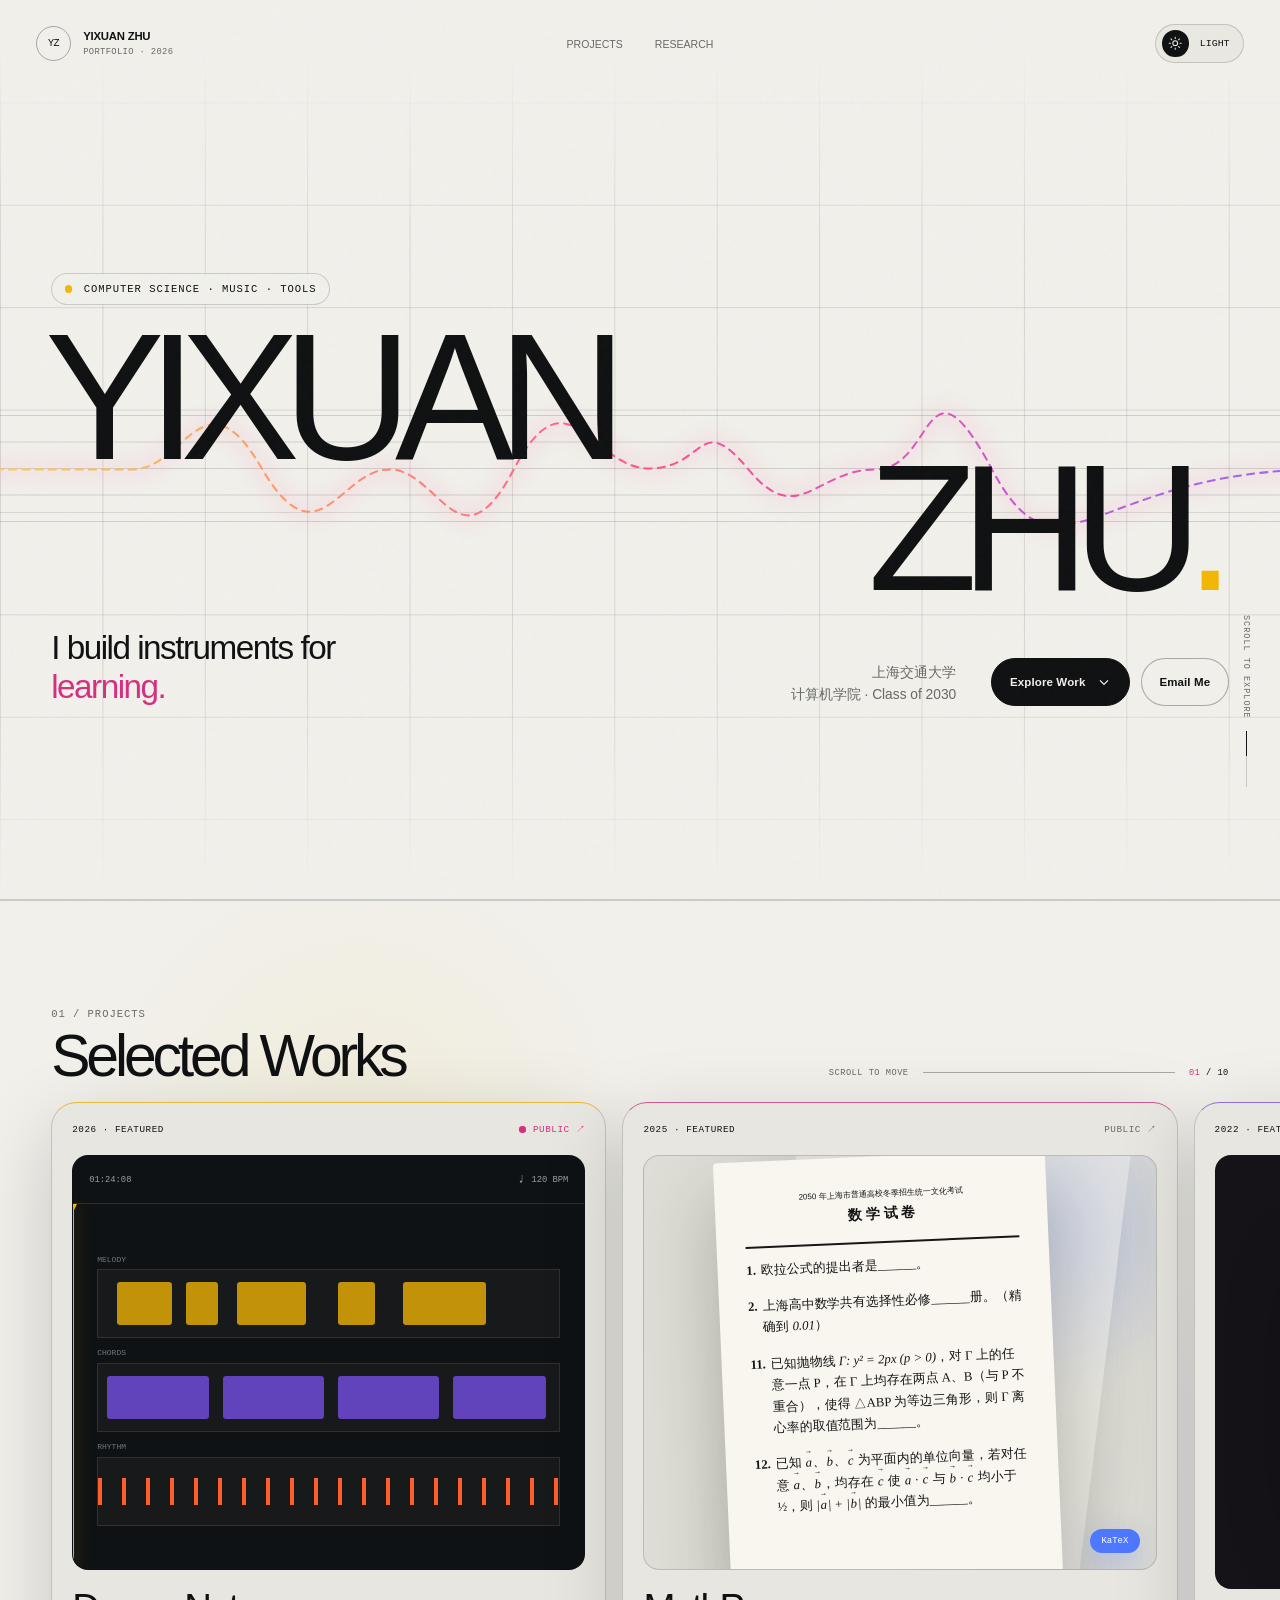
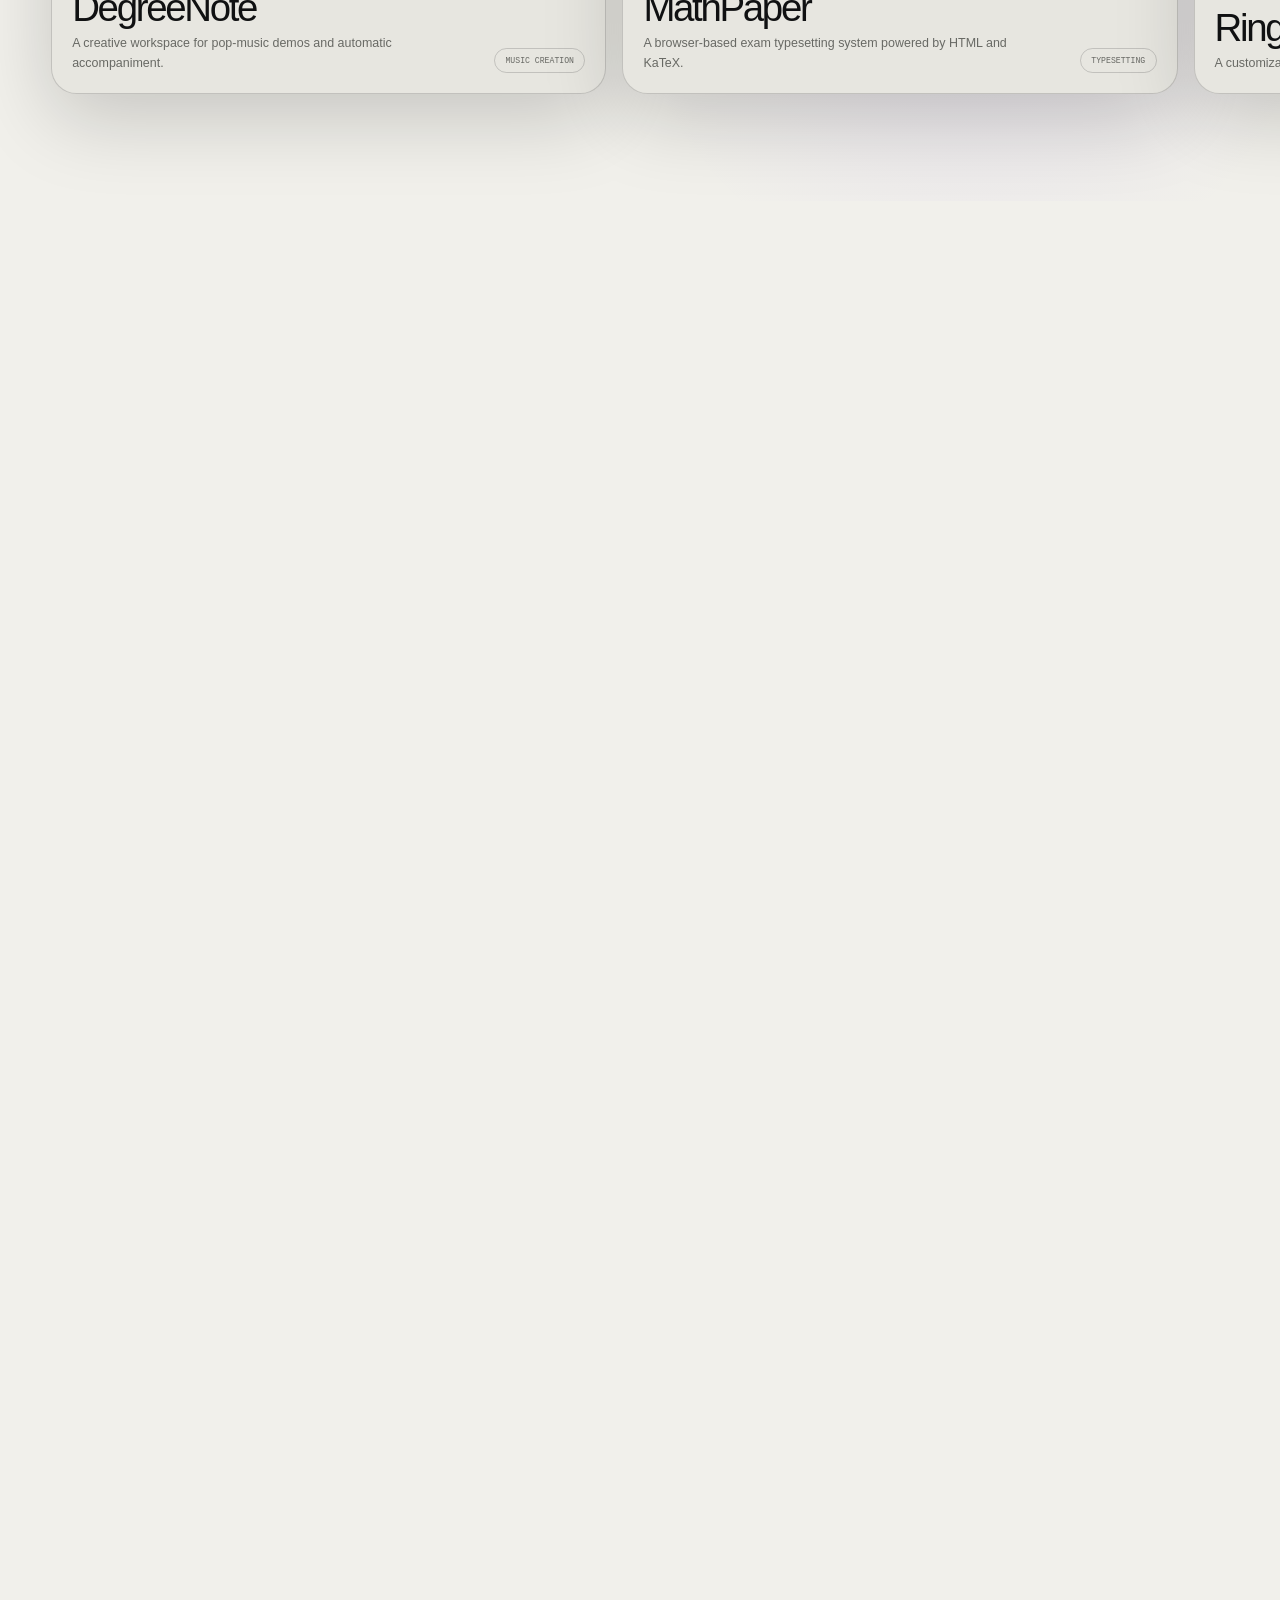
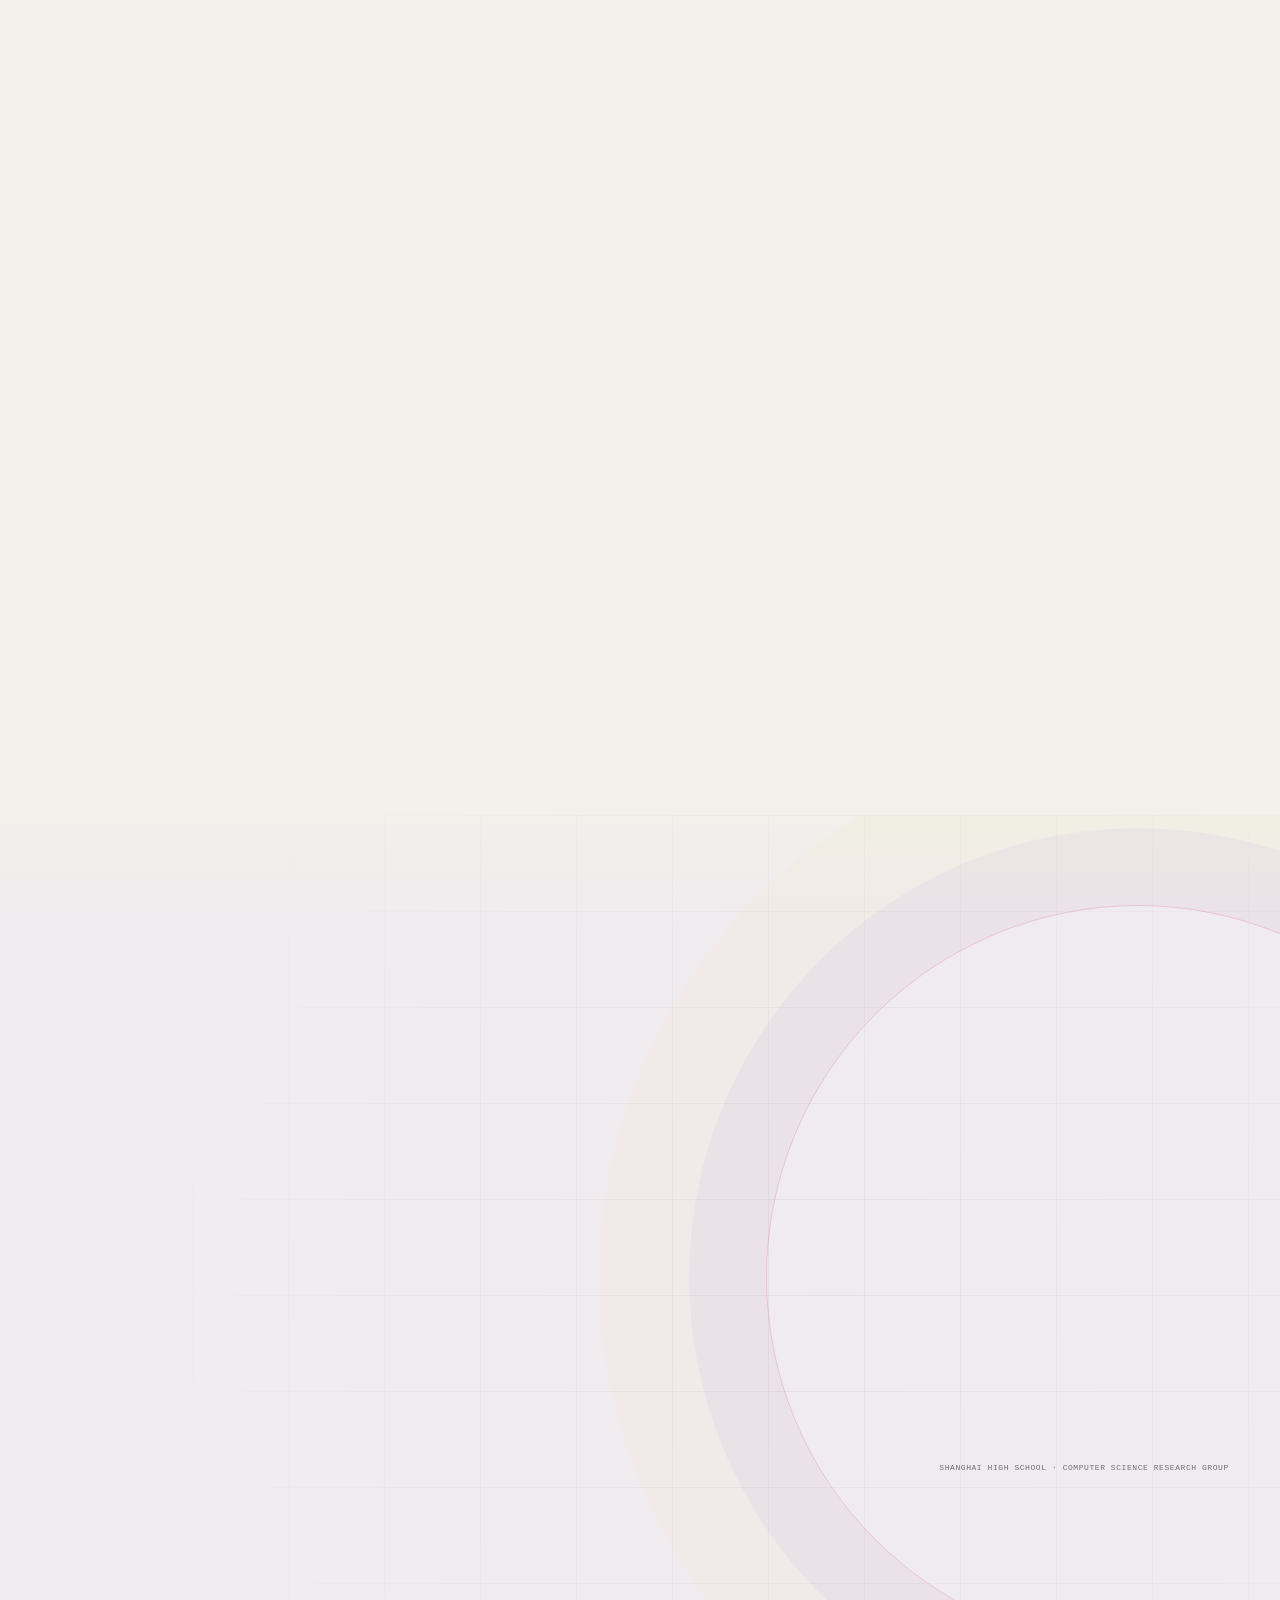
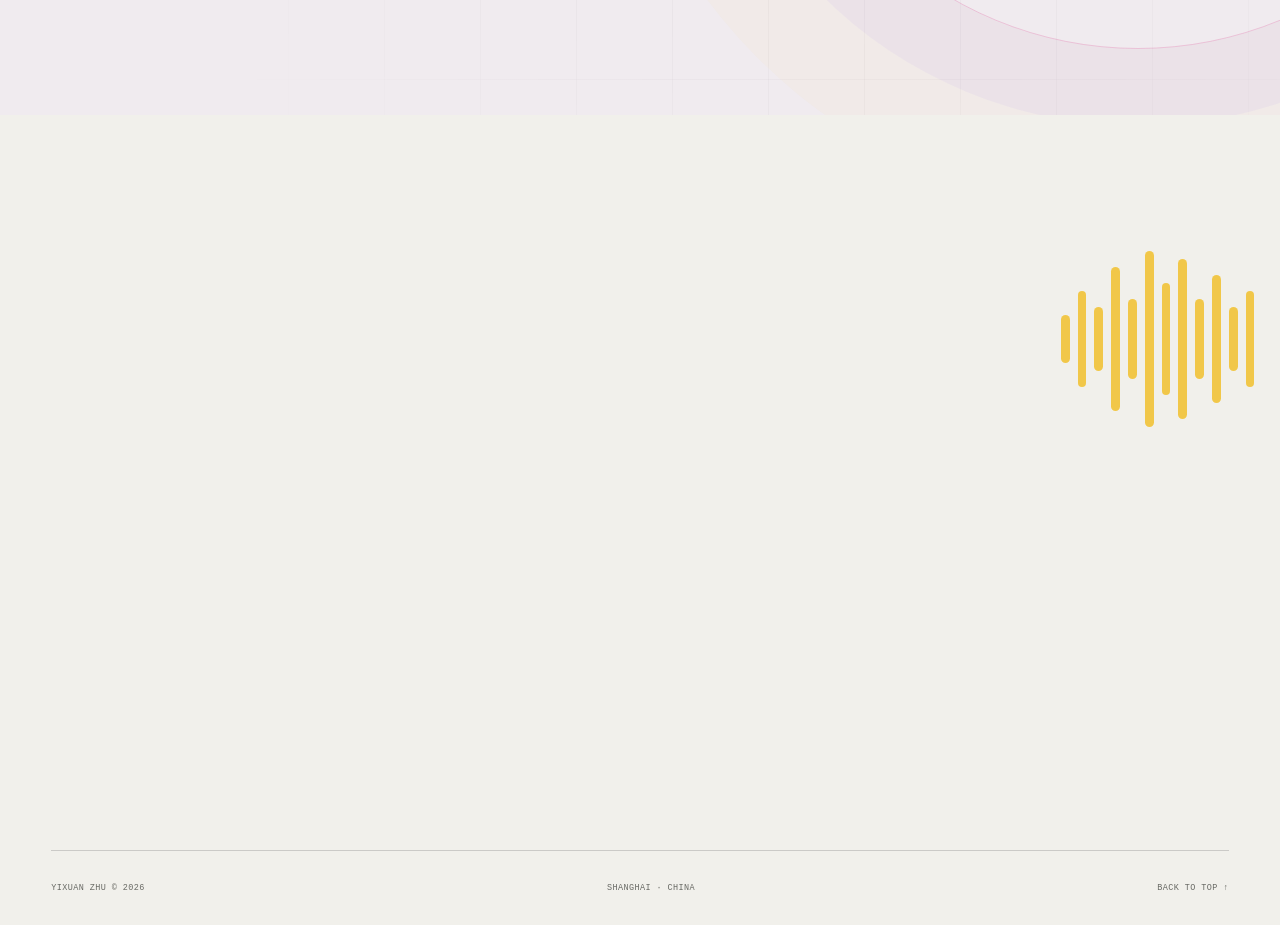
==== index.html @ ae87283f "t" ====
<!doctype html>
<html lang="zh-CN">
  <head>
    <meta charset="UTF-8" />
    <meta name="viewport" content="width=device-width, initial-scale=1.0" />
    <meta
      name="description"
      content="Yixuan Zhu — 上海交通大学计算机学院 Class of 2030。音乐、学习工具与生成式人工智能研究。"
    />
    <meta name="theme-color" content="#f1f0eb" />
    <script>
      (() => {
        const stored = localStorage.getItem("yz-theme-preference-v2");
        const theme = stored || (matchMedia("(prefers-color-scheme: dark)").matches ? "dark" : "light");
        document.documentElement.dataset.theme = theme;
        document.querySelector('meta[name="theme-color"]').content = theme === "dark" ? "#090a0c" : "#f1f0eb";
      })();
    </script>
    <title>Yixuan Zhu — Selected Works</title>
    <link
      rel="icon"
      type="image/svg+xml"
      href="data:image/svg+xml,%3Csvg xmlns='http://www.w3.org/2000/svg' viewBox='0 0 64 64'%3E%3Crect width='64' height='64' rx='16' fill='%23090a0c'/%3E%3Cpath d='M15 18 31 40 49 16M23 48h19' fill='none' stroke='%23ff4f91' stroke-width='6' stroke-linecap='round' stroke-linejoin='round'/%3E%3C/svg%3E"
    />
    <link rel="stylesheet" href="./styles.css" />
  </head>
  <body>
    <a class="skip-link" href="#main">跳到主要内容</a>

    <div class="page-noise" aria-hidden="true"></div>
    <div class="cursor-glow" aria-hidden="true"></div>

    <header class="site-header" data-reveal>
      <a class="brand" href="#top" aria-label="返回首页">
        <span class="brand-mark">YZ</span>
        <span class="brand-copy">Yixuan Zhu<br /><em>Portfolio · 2026</em></span>
      </a>

      <nav class="nav" aria-label="主要导航">
        <a href="#projects">PROJECTS</a>
        <a href="#research">RESEARCH</a>
      </nav>

      <button class="theme-toggle" type="button" aria-label="切换为浅色模式" aria-pressed="true">
        <span class="theme-icon" aria-hidden="true">
          <svg class="moon" viewBox="0 0 24 24">
            <path d="M20.1 15.2A8.7 8.7 0 0 1 8.8 3.9 8.7 8.7 0 1 0 20.1 15.2Z" />
          </svg>
          <svg class="sun" viewBox="0 0 24 24">
            <circle cx="12" cy="12" r="4" />
            <path d="M12 2v2M12 20v2M4.9 4.9l1.4 1.4M17.7 17.7l1.4 1.4M2 12h2M20 12h2M4.9 19.1l1.4-1.4M17.7 6.3l1.4-1.4" />
          </svg>
        </span>
        <span class="theme-label">Dark</span>
      </button>
    </header>

    <main id="main">
      <section class="hero" id="top" aria-labelledby="hero-title">
        <div class="hero-grid" aria-hidden="true"></div>
        <div class="signal-stage" aria-hidden="true">
          <svg viewBox="0 0 1440 420" preserveAspectRatio="none">
            <defs>
              <linearGradient id="signal-gradient" x1="0" y1="0" x2="1" y2="0">
                <stop offset="0%" stop-color="#ffd84a" />
                <stop offset="52%" stop-color="#ff4f91" />
                <stop offset="100%" stop-color="#9a65ff" />
              </linearGradient>
            </defs>
            <g class="staff-lines">
              <path d="M-40 152H1480" />
              <path d="M-40 182H1480" />
              <path d="M-40 212H1480" />
              <path d="M-40 242H1480" />
              <path d="M-40 272H1480" />
            </g>
            <path
              class="signal-path signal-shadow"
              d="M-50 213 C80 213,94 213,150 213 S230 100,294 211 S382 213,438 213 S517 330,578 213 S666 212,730 212 S786 145,842 213 S918 213,985 213 S1040 70,1116 213 S1230 213,1490 213"
            />
            <path
              class="signal-path signal-main"
              d="M-50 213 C80 213,94 213,150 213 S230 100,294 211 S382 213,438 213 S517 330,578 213 S666 212,730 212 S786 145,842 213 S918 213,985 213 S1040 70,1116 213 S1230 213,1490 213"
            />
          </svg>
        </div>

        <div class="hero-copy">
          <div class="eyebrow" data-reveal>
            <span class="pulse-dot"></span>
            Computer Science · Music · Tools
          </div>
          <h1 id="hero-title" data-reveal>
            <span class="hero-first">Yixuan</span>
            <span class="hero-last">Zhu<span class="accent-dot">.</span></span>
          </h1>
          <div class="hero-bottom" data-reveal>
            <p class="hero-statement">
              I build instruments for<br />
              <span class="word-rotator" aria-live="polite">music.</span>
            </p>
            <div class="hero-meta">
              <p>上海交通大学<br />计算机学院 · Class of 2030</p>
              <div class="hero-actions">
                <a class="action-pill action-primary" href="#projects">
                  Explore Work
                  <svg viewBox="0 0 20 20" aria-hidden="true"><path d="m5 8 5 5 5-5" /></svg>
                </a>
                <a class="action-pill" href="mailto:yixuanzhu@sjtu.edu.cn">Email Me</a>
              </div>
            </div>
          </div>
        </div>

        <div class="scroll-mark" aria-hidden="true">
          <span>SCROLL TO EXPLORE</span>
          <i></i>
        </div>
      </section>

      <section class="projects-showcase" id="projects" aria-labelledby="projects-title">
        <div class="horizontal-runner">
          <div class="horizontal-sticky">
            <div class="horizontal-top">
              <div>
                <span class="section-index">01 / PROJECTS</span>
                <h2 id="projects-title">Selected Works</h2>
              </div>
              <div class="horizontal-guide">
                <span>SCROLL TO MOVE</span>
                <div class="horizontal-progress"><i></i></div>
                <strong><b>01</b> / 10</strong>
              </div>
            </div>

            <div class="feature-track">
              <a
                class="feature-card h-project-card degree-card"
                href="https://github.com/AFObject/DegreeNote"
                target="_blank"
                rel="noreferrer"
                aria-label="打开 DegreeNote GitHub 仓库"
              >
                <div class="feature-topline">
                  <span class="project-number">2026 · FEATURED</span>
                  <span class="status status-live"><i></i> PUBLIC ↗</span>
                </div>
                <div class="project-visual sequencer" aria-hidden="true">
                  <div class="transport"><span>01:24:08</span><span>♩ 120 BPM</span></div>
                  <div class="tracks">
                    <div class="track-name">MELODY</div>
                    <div class="track-row melody-row"><i style="--x:4%;--w:12%"></i><i style="--x:19%;--w:7%"></i><i style="--x:30%;--w:15%"></i><i style="--x:52%;--w:8%"></i><i style="--x:66%;--w:18%"></i></div>
                    <div class="track-name">CHORDS</div>
                    <div class="track-row chord-row"><i style="--x:2%;--w:22%"></i><i style="--x:27%;--w:22%"></i><i style="--x:52%;--w:22%"></i><i style="--x:77%;--w:20%"></i></div>
                    <div class="track-name">RHYTHM</div>
                    <div class="track-row rhythm-row"><span></span></div>
                  </div>
                  <div class="playhead"></div>
                </div>
                <div class="feature-content">
                  <div><h3>DegreeNote</h3><p>A creative workspace for pop-music demos and automatic accompaniment.</p></div>
                  <span class="feature-tag">MUSIC CREATION</span>
                </div>
              </a>

              <a class="feature-card h-project-card math-card" href="https://github.com/AFObject/MathPaper" target="_blank" rel="noreferrer" aria-label="打开 MathPaper GitHub 仓库">
                <div class="feature-topline"><span class="project-number">2025 · FEATURED</span><span class="status">PUBLIC ↗</span></div>
                <div class="project-visual paper-scene" aria-hidden="true">
                  <div class="paper-sheet paper-back"></div>
                  <div class="paper-sheet paper-front">
                    <div class="paper-header">
                      <span class="paper-title">2050 年上海市普通高校冬季招生统一文化考试<br /><b>数学试卷</b></span>
                    </div>
                    <div class="math-question math-question-long math-question-short">
                      <b>1.</b>
                      <span>欧拉公式的提出者是______。</span>
                    </div>
                    <div class="math-question math-question-long math-question-short">
                      <b>2.</b>
                      <span>上海高中数学共有选择性必修______册。（精确到 <i>0.01</i>）</span>
                    </div>
                    <div class="math-question math-question-long">
                      <b>11.</b>
                      <span>已知抛物线 <i>Γ: y² = 2px (p &gt; 0)</i>，对 Γ 上的任意一点 P，在 Γ 上均存在两点 A、B（与 P 不重合），使得 △ABP 为等边三角形，则 Γ 离心率的取值范围为______。</span>
                    </div>
                    <div class="math-question math-question-long">
                      <b>12.</b>
                      <span>已知 <i><span class="vec">a</span>、<span class="vec">b</span>、<span class="vec">c</span></i> 为平面内的单位向量，若对任意 <i><span class="vec">a</span>、<span class="vec">b</span></i>，均存在 <i><span class="vec">c</span></i> 使 <i><span class="vec">a</span> · <span class="vec">c</span></i> 与 <i><span class="vec">b</span> · <span class="vec">c</span></i> 均小于 ½，则 <i>|<span class="vec">a</span>| + |<span class="vec">b</span>|</i> 的最小值为______。</span>
                    </div>
                  </div>
                  <div class="katex-badge">KaTeX</div>
                </div>
                <div class="feature-content">
                  <div><h3>MathPaper</h3><p>A browser-based exam typesetting system powered by HTML and KaTeX.</p></div>
                  <span class="feature-tag">TYPESETTING</span>
                </div>
              </a>

              <a class="feature-card h-project-card ringtone-card" href="https://github.com/AFObject/RingtoneHY" target="_blank" rel="noreferrer" aria-label="打开 RingtoneHY GitHub 仓库">
                <div class="feature-topline"><span class="project-number">2022 · FEATURED</span><span class="status">PUBLIC · ARCHIVED ↗</span></div>
                <div class="project-visual call-scene" aria-hidden="true">
                  <div class="ring ring-one"></div><div class="ring ring-two"></div><div class="ring ring-three"></div>
                  <div class="call-window">
                    <div class="window-bar"><i></i><i></i><i></i></div><div class="caller-icon">HY</div><strong>Online Class</strong><span>Incoming call…</span><div class="call-actions"><i>×</i><i>✓</i></div>
                  </div>
                </div>
                <div class="feature-content">
                  <div><h3>RingtoneHY</h3><p>A customizable macOS ringtone system created for online classes.</p></div>
                  <span class="feature-tag">macOS · SWIFT</span>
                </div>
              </a>

              <a class="feature-card h-project-card ide-card" href="https://github.com/AFObject/Cppp-IDE" target="_blank" rel="noreferrer" aria-label="打开 Cppp-IDE GitHub 仓库">
                <div class="feature-topline"><span class="project-number">2020 · FEATURED</span><span class="status">PUBLIC · ARCHIVED ↗</span></div>
                <div class="project-visual editor-scene" aria-hidden="true">
                  <div class="editor-tabs"><span>main.cpp</span><span>input.txt</span></div>
                  <div class="editor-body"><div class="line-nums">1<br />2<br />3<br />4<br />5<br />6<br />7</div><pre><span class="code-blue">#include</span> <span class="code-green">&lt;iostream&gt;</span>

<span class="code-pink">int</span> <span class="code-yellow">main</span>() {
  std::cout <span class="code-pink">&lt;&lt;</span> <span class="code-green">"hello"</span>;
  <span class="code-blue">return</span> <span class="code-orange">0</span>;
}</pre></div>
                  <div class="editor-status"><span>✓ Build succeeded</span><span>C++ · UTF-8</span></div>
                </div>
                <div class="feature-content">
                  <div><h3>Cppp-IDE</h3><p>A lightweight C++ IDE for competitive programming on macOS.</p></div>
                  <span class="feature-tag">macOS · SWIFT</span>
                </div>
              </a>

              <div class="minor-track-grid">
              <a class="mini-project-card track-mini-card" href="https://github.com/AFObject/Chorder" target="_blank" rel="noreferrer">
                <div class="mini-visual chorder-mini" aria-hidden="true"><div class="mini-staff"><i></i><i></i><i></i><i></i><i></i><b>●</b><b>●</b><b>●</b></div><div class="piano-keys"><i></i><i></i><i></i><i></i><i></i><i></i><i></i></div></div>
                <div class="mini-card-copy"><span>2026 · MIDI · MUSIC</span><h3>Chorder</h3><p>Connects to MIDI devices and renders chords and notation in real time.</p><i>↗</i></div>
              </a>
              <a class="mini-project-card track-mini-card" href="https://github.com/AFObject/cizhou" target="_blank" rel="noreferrer">
                <div class="mini-visual cizhou-mini" aria-hidden="true"><div class="word-card"><small>616 / 实词</small><strong>乘</strong><span>登 · 趁着 · 冒着</span></div><div class="word-card"><strong>固</strong></div><div class="word-card"><strong>顾</strong></div></div>
                <div class="mini-card-copy"><span>2026 · WEB · LANGUAGE</span><h3>cizhou</h3><p>A focused web tool for mastering 616 essential Classical Chinese words.</p><i>↗</i></div>
              </a>
              <a class="mini-project-card track-mini-card" href="https://github.com/AFObject/Sheeter" target="_blank" rel="noreferrer">
                <div class="mini-visual sheeter-mini" aria-hidden="true"><div class="answer-paper"><strong>答题卡</strong><span></span><span></span><span></span><span></span><span></span><span></span></div></div>
                <div class="mini-card-copy"><span>2026 · WEB · PRINT</span><h3>Sheeter</h3><p>A fast, minimal answer-sheet generator for high-school examinations.</p><i>↗</i></div>
              </a>
              <a class="mini-project-card track-mini-card" href="https://github.com/AFObject/Reciter" target="_blank" rel="noreferrer">
                <div class="mini-visual reciter-mini" aria-hidden="true"><div class="poem"><small>蜀道难 · 李白</small><p>噫吁嚱，危乎高哉！<br /><mark>蜀道之难，难于上青天。</mark><br />蚕丛及鱼凫，开国何茫然。</p></div></div>
                <div class="mini-card-copy"><span>2026 · WEB · LANGUAGE</span><h3>Reciter</h3><p>Focused recitation and dictation practice for Chinese literature.</p><i>↗</i></div>
              </a>
              <a class="mini-project-card track-mini-card" href="https://github.com/AFObject/PinHaoZi" target="_blank" rel="noreferrer">
                <div class="mini-visual pinhaozi-mini" aria-hidden="true"><div class="writing-grid"></div><strong>会者不难</strong><span>GENERATING STROKES ···</span></div>
                <div class="mini-card-copy"><span>2025 · HTML · TOOL</span><h3>PinHaoZi</h3><p>A handwriting-assistance tool for Chinese-language assignments.</p><i>↗</i></div>
              </a>
              <a class="mini-project-card track-mini-card" href="https://github.com/AFObject/Annotext" target="_blank" rel="noreferrer">
                <div class="mini-visual annotext-mini" aria-hidden="true"><div class="classic-text">先帝创业未半<br />而中道<mark>崩殂</mark><br />今天下三分<br />益州疲弊</div><span class="annotation a-one">崩殂：帝王去世</span></div>
                <div class="mini-card-copy"><span>2025 · WEB · LANGUAGE</span><h3>Annotext</h3><p>Interactive annotation and recall practice for Classical Chinese texts.</p><i>↗</i></div>
              </a>
              </div>
            </div>
          </div>
        </div>

      </section>

      <section class="section selected-section" id="legacy-selected" aria-labelledby="selected-title" hidden>
        <div class="section-heading" data-reveal>
          <div>
            <span class="section-index">01 / SELECTED WORKS</span>
            <h2 id="selected-title">代表性项目</h2>
          </div>
          <p>四种尺度，同一种创作冲动：<br />把复杂的事情做成自然的工具。</p>
        </div>

        <div class="featured-grid">
          <article class="feature-card degree-card" data-reveal>
            <div class="feature-topline">
              <span class="project-number">A / 04</span>
              <span class="status status-live"><i></i> PUBLIC</span>
            </div>
            <div class="project-visual sequencer" aria-hidden="true">
              <div class="transport">
                <span class="transport-time">01:24:08</span>
                <span class="transport-bpm">♩ 120 BPM</span>
              </div>
              <div class="tracks">
                <div class="track-name">MELODY</div>
                <div class="track-row melody-row">
                  <i style="--x: 4%; --w: 12%"></i><i style="--x: 19%; --w: 7%"></i><i style="--x: 30%; --w: 15%"></i><i style="--x: 52%; --w: 8%"></i><i style="--x: 66%; --w: 18%"></i>
                </div>
                <div class="track-name">CHORDS</div>
                <div class="track-row chord-row">
                  <i style="--x: 2%; --w: 22%"></i><i style="--x: 27%; --w: 22%"></i><i style="--x: 52%; --w: 22%"></i><i style="--x: 77%; --w: 20%"></i>
                </div>
                <div class="track-name">RHYTHM</div>
                <div class="track-row rhythm-row"><span></span></div>
              </div>
              <div class="playhead"></div>
            </div>
            <div class="feature-content">
              <div>
                <h3>DegreeNote</h3>
                <p>流行音乐 Demo 与自动伴奏创作工具</p>
              </div>
              <span class="feature-tag">MUSIC CREATION</span>
            </div>
          </article>

          <a
            class="feature-card math-card"
            href="https://github.com/AFObject/MathPaper"
            target="_blank"
            rel="noreferrer"
            data-reveal
            aria-label="打开 MathPaper GitHub 仓库"
          >
            <div class="feature-topline">
              <span class="project-number">B / 04</span>
              <span class="status">PUBLIC ↗</span>
            </div>
            <div class="project-visual paper-scene" aria-hidden="true">
              <div class="paper-sheet paper-back"></div>
              <div class="paper-sheet paper-front">
                <div class="paper-header">
                  <span>2026 年普通高等学校招生全国统一考试</span>
                  <strong>数 学</strong>
                </div>
                <div class="math-question">
                  <b>1.</b><span>已知函数&nbsp; f(x) = x³ − 3x + 1，则</span>
                  <div class="formula">f′(x) = 3x² − 3</div>
                </div>
                <div class="math-lines"><i></i><i></i><i></i><i></i></div>
              </div>
              <div class="katex-badge">KaTeX</div>
            </div>
            <div class="feature-content">
              <div>
                <h3>MathPaper</h3>
                <p>基于 HTML / KaTeX 的仿高考数学试卷排版系统</p>
              </div>
              <span class="feature-tag">TYPESETTING</span>
            </div>
          </a>

          <a
            class="feature-card ringtone-card"
            href="https://github.com/AFObject/RingtoneHY"
            target="_blank"
            rel="noreferrer"
            data-reveal
            aria-label="打开 RingtoneHY GitHub 仓库"
          >
            <div class="feature-topline">
              <span class="project-number">C / 04</span>
              <span class="status">PUBLIC · ARCHIVED ↗</span>
            </div>
            <div class="project-visual call-scene" aria-hidden="true">
              <div class="ring ring-one"></div>
              <div class="ring ring-two"></div>
              <div class="ring ring-three"></div>
              <div class="call-window">
                <div class="window-bar"><i></i><i></i><i></i></div>
                <div class="caller-icon">HY</div>
                <strong>Online Class</strong>
                <span>Incoming call…</span>
                <div class="call-actions"><i>×</i><i>✓</i></div>
              </div>
            </div>
            <div class="feature-content">
              <div>
                <h3>RingtoneHY</h3>
                <p>Customizable macOS ringtone system for online classes.</p>
              </div>
              <span class="feature-tag">macOS · SWIFT</span>
            </div>
          </a>

          <a
            class="feature-card ide-card"
            href="https://github.com/AFObject/Cppp-IDE"
            target="_blank"
            rel="noreferrer"
            data-reveal
            aria-label="打开 Cppp-IDE GitHub 仓库"
          >
            <div class="feature-topline">
              <span class="project-number">D / 04</span>
              <span class="status">PUBLIC · ARCHIVED ↗</span>
            </div>
            <div class="project-visual editor-scene" aria-hidden="true">
              <div class="editor-tabs"><span>main.cpp</span><span>input.txt</span></div>
              <div class="editor-body">
                <div class="line-nums">1<br />2<br />3<br />4<br />5<br />6<br />7</div>
                <pre><span class="code-blue">#include</span> <span class="code-green">&lt;iostream&gt;</span>

<span class="code-pink">int</span> <span class="code-yellow">main</span>() {
  std::cout <span class="code-pink">&lt;&lt;</span> <span class="code-green">"hello"</span>;
  <span class="code-blue">return</span> <span class="code-orange">0</span>;
}</pre>
              </div>
              <div class="editor-status"><span>✓ Build succeeded</span><span>C++ · UTF-8</span></div>
            </div>
            <div class="feature-content">
              <div>
                <h3>Cppp-IDE</h3>
                <p>A lightweight C++ IDE for competitive programmers on macOS.</p>
              </div>
              <span class="feature-tag">macOS · SWIFT</span>
            </div>
          </a>
        </div>
      </section>

      <section class="section projects-section" id="legacy-projects" aria-labelledby="legacy-projects-title" hidden>
        <div class="section-heading" data-reveal>
          <div>
            <span class="section-index">02 / PROJECT CONSTELLATION</span>
            <h2 id="legacy-projects-title">项目星图</h2>
          </div>
          <p>不按时间，也不按名次。<br />每个项目都是对一个真实问题的回答。</p>
        </div>

        <div class="project-category" data-reveal>
          <div class="category-label">
            <span>01</span>
            <h3>音乐工具</h3>
            <i></i>
          </div>
          <div class="project-list">
            <a class="project-row" href="https://github.com/AFObject/Chorder" target="_blank" rel="noreferrer">
              <span class="row-icon note-icon">♮</span>
              <span class="row-title">Chorder</span>
              <span class="row-copy">连接 MIDI，实时显示和弦与五线谱</span>
              <span class="row-meta">MIDI · MUSIC</span>
              <span class="row-arrow">↗</span>
            </a>
          </div>
        </div>

        <div class="project-category" data-reveal>
          <div class="category-label">
            <span>02</span>
            <h3>学习辅助</h3>
            <i></i>
          </div>
          <div class="project-list">
            <a class="project-row" href="https://github.com/AFObject/cizhou" target="_blank" rel="noreferrer">
              <span class="row-icon">词</span>
              <span class="row-title">cizhou</span>
              <span class="row-copy">高中实词背诵（华二 616 版）Web 实用工具</span>
              <span class="row-meta">WEB · LANGUAGE</span>
              <span class="row-arrow">↗</span>
            </a>
            <a class="project-row" href="https://github.com/AFObject/Sheeter" target="_blank" rel="noreferrer">
              <span class="row-icon">▦</span>
              <span class="row-title">Sheeter</span>
              <span class="row-copy">高效简洁的高考答题卡生成器</span>
              <span class="row-meta">WEB · PRINT</span>
              <span class="row-arrow">↗</span>
            </a>
            <a class="project-row" href="https://github.com/AFObject/Reciter" target="_blank" rel="noreferrer">
              <span class="row-icon">诵</span>
              <span class="row-title">Reciter</span>
              <span class="row-copy">语文默写背诵小工具</span>
              <span class="row-meta">WEB · LANGUAGE</span>
              <span class="row-arrow">↗</span>
            </a>
            <a class="project-row" href="https://github.com/AFObject/PinHaoZi" target="_blank" rel="noreferrer">
              <span class="row-icon">拼</span>
              <span class="row-title">PinHaoZi</span>
              <span class="row-copy">手写语文作业代写辅助工具</span>
              <span class="row-meta">HTML · TOOL</span>
              <span class="row-arrow">↗</span>
            </a>
            <a class="project-row" href="https://github.com/AFObject/Annotext" target="_blank" rel="noreferrer">
              <span class="row-icon">注</span>
              <span class="row-title">Annotext</span>
              <span class="row-copy">文言文字词注释背诵小程序</span>
              <span class="row-meta">WEB · LANGUAGE</span>
              <span class="row-arrow">↗</span>
            </a>
          </div>
        </div>
      </section>

      <section class="research-v2" id="research" aria-labelledby="research-v2-title">
        <div class="research-v2-grid" aria-hidden="true"></div>
        <header class="research-v2-head" data-reveal>
          <div class="research-v2-meta">
            <span>02 / RESEARCH</span>
            <span>2023 — 2025</span>
          </div>
          <h2 id="research-v2-title">
            From Classical Verse to Modern Song:
            <span>Large Language Model–Driven Music Generation of Classical Chinese Poetry</span>
          </h2>
          <p>
            This study applies large language models to generate songs that reimagine ancient Chinese poems in modern musical forms. By integrating symbolic music generation with classical literature education, the system enhances learning interest and reduces memorization burden. A fine-tuned SongComposer model and multidimensional evaluation grounded in music theory confirm its effectiveness, offering innovative tools for cultural preservation and educational practice.
          </p>
        </header>

        <div class="research-lab" data-reveal>
          <div class="research-pipeline" aria-label="Research process">
            <button class="active" type="button" data-stage="curate" data-index="01" data-title="Curate" data-copy="Collect and preprocess symbolic music data aligned with poetic structure."><span>01</span>Curate</button>
            <button type="button" data-stage="finetune" data-index="02" data-title="Fine-tune" data-copy="Adapt SongComposer to melody generation for Classical Chinese poetry."><span>02</span>Fine-tune</button>
            <button type="button" data-stage="generate" data-index="03" data-title="Generate" data-copy="Map poetic semantics and form into controllable symbolic melodies."><span>03</span>Generate</button>
            <button type="button" data-stage="evaluate" data-index="04" data-title="Evaluate" data-copy="Measure fluency, harmony, and stylistic fidelity through music theory."><span>04</span>Evaluate</button>
          </div>

          <div class="research-stage" data-stage-active="curate">
            <div class="stage-visual" aria-hidden="true">
              <div class="stage-scene scene-curate">
                <div class="dataset-sheet"><span>POETRY / MIDI</span><strong>床前明月光</strong><i></i><i></i><i></i><i></i></div>
                <div class="dataset-stack"><b>128</b><small>CURATED<br />SEQUENCES</small></div>
              </div>
              <div class="stage-scene scene-finetune">
                <div class="model-core">Song<br />Composer</div>
                <div class="model-nodes nodes-left"><i></i><i></i><i></i></div>
                <div class="model-nodes nodes-right"><i></i><i></i><i></i></div>
                <span class="loss-label">LOSS ↓ <span class="research-number">0.18</span></span>
              </div>
              <div class="stage-scene scene-generate">
                <div class="poetry-input">春眠不觉晓</div>
                <div class="generation-arrow">→</div>
                <div class="piano-roll"><i></i><i></i><i></i><i></i><i></i><i></i></div>
              </div>
              <div class="stage-scene scene-evaluate">
                <div class="metric"><span>HARMONY</span><strong>0.91</strong><i style="--score:91%"></i></div>
                <div class="metric"><span>FLUENCY</span><strong>0.87</strong><i style="--score:87%"></i></div>
                <div class="metric"><span>STYLE</span><strong>0.84</strong><i style="--score:84%"></i></div>
              </div>
            </div>
            <div class="stage-copy">
              <span class="stage-index">01 / 04</span>
              <strong class="stage-title">Curate</strong>
              <p class="stage-description">Collect and preprocess symbolic music data aligned with poetic structure.</p>
            </div>
          </div>
        </div>

        <div class="research-recognition" data-reveal>
          <div><span>OUTCOMES</span><strong>2025</strong></div>
          <p>第二十三届上海市青少年“明日科技之星”一等奖、“明日科技之星”称号、2025 年上海科普教育创新奖</p>
          <p>2025 年上海中学科技周学术先锋课题评比活动一等奖、上海中学 2025 学年“五四表彰大会”金奖</p>
        </div>

        <div class="research-affiliation">Shanghai High School · Computer Science Research Group</div>
      </section>

      <section class="section research-section" id="legacy-research" aria-labelledby="research-title" hidden>
        <div class="research-orbit orbit-one" aria-hidden="true"></div>
        <div class="research-orbit orbit-two" aria-hidden="true"></div>

        <div class="section-heading research-heading" data-reveal>
          <div>
            <span class="section-index">02 / RESEARCH</span>
            <h2 id="research-title">Legacy Research</h2>
          </div>
          <div class="research-school">
            <span>2025</span>
            <p>上海市上海中学<br />2026 届科技工程班计算机课题组</p>
          </div>
        </div>

        <div class="research-feature" data-reveal>
          <div class="research-title-block">
            <span class="label">RESEARCH PROJECT</span>
            <h3>《基于大模型的<br />中国传统古诗文<br />歌曲生成研究》</h3>
            <p>
              探索语言模型如何理解古诗文的语义、韵律与情绪，并将传统文本映射为具有结构的音乐表达。
            </p>
          </div>

          <div class="research-flow" aria-label="研究流程：文本理解、音乐结构、歌曲生成">
            <div class="flow-node">
              <span>01</span>
              <strong>TEXT</strong>
              <small>语义 · 韵律 · 意象</small>
            </div>
            <div class="flow-line"><i></i></div>
            <div class="flow-node">
              <span>02</span>
              <strong>STRUCTURE</strong>
              <small>调式 · 和声 · 曲式</small>
            </div>
            <div class="flow-line"><i></i></div>
            <div class="flow-node">
              <span>03</span>
              <strong>SONG</strong>
              <small>旋律 · 编配 · 生成</small>
            </div>
          </div>
        </div>

        <div class="awards awards-compact" data-reveal>
          <div class="award-heading">
            <span>RECOGNITION</span>
            <p>研究成果 / 2025</p>
          </div>
          <div class="award-lines">
            <p>第二十三届上海市青少年“明日科技之星”一等奖、“明日科技之星”称号、2025年上海科普教育创新奖</p>
            <p>2025年上海中学科技周学术先锋课题评比活动一等奖、上海中学2025学年“五四表彰大会”金奖</p>
          </div>
        </div>
      </section>

      <section class="contact-section" aria-labelledby="contact-title">
        <div class="contact-signal" aria-hidden="true">
          <i></i><i></i><i></i><i></i><i></i><i></i><i></i><i></i><i></i><i></i><i></i><i></i>
        </div>
        <div class="contact-copy" data-reveal>
          <span class="section-index">03 / CONTACT</span>
          <h2 id="contact-title">Let’s make<br />something <em>resonate.</em></h2>
          <div class="contact-links">
            <a href="mailto:yixuanzhu@sjtu.edu.cn">
              <span>Email</span>
              <strong>yixuanzhu@sjtu.edu.cn</strong>
              <i>↗</i>
            </a>
            <a href="https://github.com/AFObject" target="_blank" rel="noreferrer">
              <span>GitHub</span>
              <strong>@AFObject</strong>
              <i>↗</i>
            </a>
          </div>
        </div>
        <footer>
          <span>YIXUAN ZHU © 2026</span>
          <span>SHANGHAI · CHINA</span>
          <a href="#top">BACK TO TOP ↑</a>
        </footer>
      </section>
    </main>

    <script src="./script.js"></script>
  </body>
</html>
---- styles.css ----
:root {
  color-scheme: light;
  --bg: #f1f0eb;
  --surface: #e7e6e0;
  --surface-2: #dcdad2;
  --ink: #101112;
  --muted: #686964;
  --line: rgba(16, 17, 18, 0.17);
  --line-strong: rgba(16, 17, 18, 0.32);
  --accent: #f2b705;
  --accent-deep: #d62f7f;
  --accent-hot: #ef3f86;
  --blue: #4e78ff;
  --orange: #ff5d2a;
  --violet: #7650e8;
  --header: rgba(241, 240, 235, 0.74);
  --shadow: 0 24px 70px rgba(30, 32, 28, 0.13);
  --research-bg: #f0ebef;
  --research-panel: #e4dde4;
  --research-ink: #171217;
  --research-muted: rgba(23, 18, 23, 0.58);
  --research-line: rgba(23, 18, 23, 0.16);
  --research-grid: rgba(23, 18, 23, 0.055);
  --display: "Avenir Next", "Helvetica Neue", "SF Pro Display", Arial, sans-serif;
  --body: "Avenir Next", "Helvetica Neue", "SF Pro Text", "PingFang SC", sans-serif;
  --mono: "DM Mono", "SFMono-Regular", Consolas, monospace;
}

html[data-theme="dark"] {
  color-scheme: dark;
  --bg: #090a0c;
  --surface: #111317;
  --surface-2: #171a1f;
  --ink: #f3f3ef;
  --muted: #969993;
  --line: rgba(255, 255, 255, 0.13);
  --line-strong: rgba(255, 255, 255, 0.25);
  --accent: #ffd84a;
  --accent-deep: #ff4f91;
  --accent-hot: #ff4f91;
  --blue: #6e8cff;
  --orange: #ff7048;
  --violet: #9a65ff;
  --header: rgba(9, 10, 12, 0.74);
  --shadow: 0 28px 100px rgba(0, 0, 0, 0.42);
  --research-bg: #120e14;
  --research-panel: #1a141d;
  --research-ink: #f4eff3;
  --research-muted: rgba(244, 239, 243, 0.53);
  --research-line: rgba(244, 239, 243, 0.14);
  --research-grid: rgba(244, 239, 243, 0.045);
}

* {
  box-sizing: border-box;
}

html {
  scroll-behavior: smooth;
  scroll-padding-top: 6rem;
}

body {
  margin: 0;
  overflow-x: hidden;
  background: var(--bg);
  color: var(--ink);
  font-family: var(--body);
  transition: background-color 450ms ease, color 450ms ease;
}

body::selection {
  background: var(--accent);
  color: #080a08;
}

a {
  color: inherit;
  text-decoration: none;
}

button,
a {
  -webkit-tap-highlight-color: transparent;
}

button {
  font: inherit;
}

.skip-link {
  position: fixed;
  left: 1rem;
  top: -5rem;
  z-index: 1000;
  padding: 0.8rem 1rem;
  background: var(--accent);
  color: #090a0c;
  border-radius: 0.4rem;
}

.skip-link:focus {
  top: 1rem;
}

.page-noise {
  position: fixed;
  inset: 0;
  z-index: 90;
  opacity: 0.025;
  pointer-events: none;
  background-image: url("data:image/svg+xml,%3Csvg viewBox='0 0 180 180' xmlns='http://www.w3.org/2000/svg'%3E%3Cfilter id='n'%3E%3CfeTurbulence type='fractalNoise' baseFrequency='.9' numOctaves='4' stitchTiles='stitch'/%3E%3C/filter%3E%3Crect width='100%25' height='100%25' filter='url(%23n)' opacity='.8'/%3E%3C/svg%3E");
}

.cursor-glow {
  position: fixed;
  width: 32rem;
  height: 32rem;
  left: var(--mouse-x, -40rem);
  top: var(--mouse-y, -40rem);
  border-radius: 50%;
  transform: translate(-50%, -50%);
  pointer-events: none;
  z-index: -1;
  background: radial-gradient(circle, color-mix(in srgb, var(--accent) 8%, transparent), transparent 67%);
  transition: opacity 300ms ease;
}

.site-header {
  position: fixed;
  z-index: 80;
  top: 0;
  left: 0;
  width: 100%;
  height: 5.5rem;
  display: grid;
  grid-template-columns: 1fr auto 1fr;
  align-items: center;
  padding: 0 2.25rem;
  border-bottom: 1px solid transparent;
  transition: background 300ms ease, border-color 300ms ease, transform 300ms ease;
}

.site-header.scrolled {
  background: var(--header);
  border-color: var(--line);
  backdrop-filter: blur(20px) saturate(140%);
}

.brand {
  display: inline-flex;
  align-items: center;
  justify-self: start;
  gap: 0.75rem;
}

.brand-mark {
  display: grid;
  place-items: center;
  width: 2.2rem;
  aspect-ratio: 1;
  border: 1px solid var(--line-strong);
  border-radius: 50%;
  font: 500 0.63rem var(--mono);
  letter-spacing: -0.04em;
}

.brand-copy {
  font: 600 0.71rem/1.18 var(--display);
  letter-spacing: -0.02em;
  text-transform: uppercase;
}

.brand-copy em {
  color: var(--muted);
  font: 400 0.55rem/1 var(--mono);
  letter-spacing: 0.04em;
  font-style: normal;
}

.nav {
  display: flex;
  align-items: center;
  gap: 2rem;
  font: 400 0.66rem var(--mono);
  color: var(--muted);
  text-transform: uppercase;
}

.nav,
.theme-label,
.eyebrow,
.section-index,
.feature-topline,
.feature-tag,
.horizontal-guide,
.mini-card-copy > span,
.research-v2-meta,
.research-pipeline button,
.stage-index,
.research-recognition span,
.research-recognition strong,
.research-affiliation,
.contact-links span,
footer {
  font-family: var(--display);
}

.nav a {
  position: relative;
  padding: 0.5rem 0;
}

.nav a::after {
  content: "";
  position: absolute;
  left: 0;
  bottom: 0;
  width: 100%;
  height: 1px;
  background: var(--ink);
  transform: scaleX(0);
  transform-origin: right;
  transition: transform 250ms ease;
}

.nav a:hover::after,
.nav a:focus-visible::after {
  transform: scaleX(1);
  transform-origin: left;
}

.theme-toggle {
  justify-self: end;
  display: inline-flex;
  align-items: center;
  gap: 0.7rem;
  min-height: 2.35rem;
  padding: 0.35rem 0.7rem 0.35rem 0.38rem;
  border: 1px solid var(--line);
  border-radius: 999px;
  color: var(--ink);
  background: color-mix(in srgb, var(--surface) 76%, transparent);
  cursor: pointer;
  transition: border-color 200ms ease, transform 200ms ease, background 400ms ease;
}

.theme-toggle:hover {
  border-color: var(--line-strong);
  transform: translateY(-1px);
}

.theme-toggle:focus-visible,
a:focus-visible {
  outline: 2px solid var(--accent-deep);
  outline-offset: 4px;
}

.theme-icon {
  position: relative;
  display: grid;
  place-items: center;
  width: 1.65rem;
  height: 1.65rem;
  border-radius: 50%;
  background: var(--ink);
  color: var(--bg);
}

.theme-icon svg {
  position: absolute;
  width: 0.9rem;
  height: 0.9rem;
  fill: none;
  stroke: currentColor;
  stroke-width: 1.7;
  stroke-linecap: round;
  stroke-linejoin: round;
  transition: opacity 300ms ease, transform 400ms cubic-bezier(0.2, 0.8, 0.2, 1);
}

.theme-icon .sun {
  opacity: 0;
  transform: rotate(-80deg) scale(0.5);
}

html[data-theme="light"] .theme-icon .moon {
  opacity: 0;
  transform: rotate(80deg) scale(0.5);
}

html[data-theme="light"] .theme-icon .sun {
  opacity: 1;
  transform: rotate(0) scale(1);
}

.theme-label {
  min-width: 2rem;
  font: 400 0.62rem var(--mono);
  text-align: left;
  text-transform: uppercase;
}

.hero {
  position: relative;
  min-height: 100svh;
  overflow: hidden;
  display: flex;
  align-items: center;
  padding: 9rem 4vw 4rem;
  border-bottom: 1px solid var(--line);
}

.hero-grid {
  position: absolute;
  inset: 0;
  opacity: 0.7;
  background-image:
    linear-gradient(var(--line) 1px, transparent 1px),
    linear-gradient(90deg, var(--line) 1px, transparent 1px);
  background-size: 8vw 8vw;
  mask-image: linear-gradient(to bottom, transparent 5%, black 28%, black 75%, transparent 100%);
}

.signal-stage {
  position: absolute;
  z-index: 0;
  inset: 50% 0 auto;
  width: 100%;
  transform: translateY(-45%);
}

.signal-stage svg {
  width: 100%;
  height: 29vw;
  min-height: 22rem;
  overflow: visible;
}

.staff-lines path {
  fill: none;
  stroke: var(--line);
  stroke-width: 1;
}

.signal-path {
  fill: none;
  stroke-linecap: round;
  stroke-linejoin: round;
}

.signal-shadow {
  stroke: var(--accent-hot);
  stroke-width: 14;
  opacity: 0.12;
  filter: blur(12px);
}

.signal-main {
  stroke: url(#signal-gradient);
  stroke-width: 2.3;
  stroke-dasharray: 8 7;
  animation: signal-flow 15s linear infinite;
}

@keyframes signal-flow {
  to { stroke-dashoffset: -300; }
}

.hero-copy {
  position: relative;
  z-index: 2;
  width: 100%;
  max-width: 94rem;
  margin: 0 auto;
}

.eyebrow,
.section-index {
  font: 400 0.66rem var(--mono);
  letter-spacing: 0.09em;
  text-transform: uppercase;
}

.eyebrow {
  display: flex;
  align-items: center;
  gap: 0.7rem;
  width: max-content;
  padding: 0.55rem 0.8rem;
  border: 1px solid var(--line);
  border-radius: 999px;
  background: color-mix(in srgb, var(--bg) 75%, transparent);
  backdrop-filter: blur(12px);
}

.pulse-dot {
  position: relative;
  width: 0.48rem;
  height: 0.48rem;
  border-radius: 50%;
  background: var(--accent);
  box-shadow: 0 0 0 0 color-mix(in srgb, var(--accent) 40%, transparent);
  animation: pulse 2.3s infinite;
}

@keyframes pulse {
  70% { box-shadow: 0 0 0 8px transparent; }
  100% { box-shadow: 0 0 0 0 transparent; }
}

.hero h1 {
  margin: 3vh 0 4vh;
  font: 500 clamp(5.2rem, 14vw, 14.5rem)/0.73 var(--display);
  letter-spacing: -0.095em;
  text-transform: uppercase;
}

.hero h1 span {
  display: block;
}

.hero-first {
  margin-left: -0.035em;
}

.hero-last {
  text-align: right;
  padding-right: 0.06em;
}

.accent-dot {
  display: inline !important;
  color: var(--accent);
}

.hero-bottom {
  display: grid;
  grid-template-columns: 1fr 1fr;
  align-items: end;
  gap: 4rem;
}

.hero-statement {
  margin: 0;
  font: 500 clamp(1.35rem, 2.6vw, 2.9rem)/1.15 var(--display);
  letter-spacing: -0.045em;
}

.word-rotator {
  display: inline-block;
  color: var(--accent-deep);
  transition: opacity 180ms ease, transform 180ms ease;
}

.word-rotator.out {
  opacity: 0;
  transform: translateY(0.5em);
}

.hero-meta {
  display: flex;
  justify-content: flex-end;
  align-items: flex-end;
  gap: 2.2rem;
}

.hero-meta > p {
  margin: 0;
  color: var(--muted);
  font-size: 0.86rem;
  line-height: 1.6;
  text-align: right;
}

.hero-actions {
  display: flex;
  gap: 0.65rem;
}

.action-pill {
  display: inline-flex;
  align-items: center;
  justify-content: center;
  gap: 0.65rem;
  min-height: 3rem;
  padding: 0.65rem 1.1rem;
  border: 1px solid var(--line-strong);
  border-radius: 999px;
  background: color-mix(in srgb, var(--bg) 78%, transparent);
  backdrop-filter: blur(12px);
  font: 600 0.72rem var(--display);
  letter-spacing: 0.01em;
  white-space: nowrap;
  transition: transform 200ms ease, background 200ms ease, color 200ms ease;
}

.action-pill:hover {
  transform: translateY(-3px);
}

.action-primary {
  border-color: var(--ink);
  background: var(--ink);
  color: var(--bg);
}

.action-pill svg {
  width: 1rem;
  fill: none;
  stroke: currentColor;
  stroke-width: 1.6;
}

.scroll-mark {
  position: absolute;
  right: 1.8rem;
  bottom: 7rem;
  display: flex;
  align-items: center;
  gap: 0.8rem;
  writing-mode: vertical-rl;
  font: 400 0.53rem var(--mono);
  letter-spacing: 0.12em;
  color: var(--muted);
}

.scroll-mark i {
  position: relative;
  display: block;
  width: 1px;
  height: 3.5rem;
  overflow: hidden;
  background: var(--line);
}

.scroll-mark i::after {
  content: "";
  position: absolute;
  inset: 0 0 auto;
  height: 45%;
  background: var(--ink);
  animation: scroll-mark 2s ease-in-out infinite;
}

@keyframes scroll-mark {
  from { transform: translateY(-130%); }
  to { transform: translateY(260%); }
}

.section {
  padding: 8rem 4vw;
}

.section-heading {
  max-width: 94rem;
  margin: 0 auto 4.5rem;
  display: flex;
  justify-content: space-between;
  align-items: end;
  gap: 3rem;
}

.section-index {
  display: block;
  margin-bottom: 1.1rem;
  color: var(--muted);
}

.section-heading h2 {
  margin: 0;
  font: 500 clamp(3.3rem, 7vw, 7.4rem)/0.92 var(--display);
  letter-spacing: -0.07em;
}

.section-heading > p {
  margin: 0 0 0.6rem;
  max-width: 25rem;
  color: var(--muted);
  font-size: 0.86rem;
  line-height: 1.8;
  text-align: right;
}

.selected-section {
  background: var(--bg);
}

.featured-grid {
  display: grid;
  grid-template-columns: repeat(2, minmax(0, 1fr));
  gap: 1rem;
  max-width: 94rem;
  margin: 0 auto;
}

.feature-card {
  position: relative;
  min-width: 0;
  min-height: 42rem;
  overflow: hidden;
  display: flex;
  flex-direction: column;
  padding: 1.25rem;
  border: 1px solid var(--line);
  border-radius: 1.6rem;
  background: var(--surface);
  box-shadow: var(--shadow);
  isolation: isolate;
  transition: transform 500ms cubic-bezier(0.16, 1, 0.3, 1), border-color 300ms ease, background 450ms ease;
}

a.feature-card:hover {
  transform: translateY(-0.45rem);
  border-color: var(--line-strong);
}

.feature-topline {
  position: relative;
  z-index: 3;
  display: flex;
  justify-content: space-between;
  align-items: center;
  font: 400 0.58rem var(--mono);
  letter-spacing: 0.06em;
}

.status {
  color: var(--muted);
}

.status-live {
  display: inline-flex;
  align-items: center;
  gap: 0.45rem;
  color: var(--accent-deep);
}

.status-live i {
  width: 0.4rem;
  height: 0.4rem;
  border-radius: 50%;
  background: currentColor;
  animation: pulse 2s infinite;
}

.project-visual {
  position: relative;
  flex: 1;
  min-height: 28rem;
  margin: 1.2rem 0;
  overflow: hidden;
  border: 1px solid var(--line);
  border-radius: 1rem;
  background: color-mix(in srgb, var(--surface-2) 86%, var(--bg));
}

.feature-content {
  position: relative;
  z-index: 3;
  display: flex;
  align-items: end;
  justify-content: space-between;
  gap: 2rem;
}

.feature-content h3 {
  margin: 0 0 0.42rem;
  font: 500 clamp(2rem, 3vw, 3.1rem)/1 var(--display);
  letter-spacing: -0.06em;
}

.feature-content p {
  margin: 0;
  max-width: 31rem;
  color: var(--muted);
  font-size: 0.78rem;
  line-height: 1.55;
}

.feature-tag {
  flex: none;
  padding: 0.45rem 0.65rem;
  border: 1px solid var(--line);
  border-radius: 999px;
  font: 400 0.51rem var(--mono);
  color: var(--muted);
}

.sequencer {
  background:
    linear-gradient(90deg, transparent 49.8%, var(--line) 50%, transparent 50.2%),
    linear-gradient(var(--line) 1px, transparent 1px),
    linear-gradient(90deg, var(--line) 1px, transparent 1px),
    #0f1214;
  background-size: 100% 100%, 100% 3rem, 4rem 100%, auto;
  color: #ecf1e9;
}

.transport {
  height: 3rem;
  display: flex;
  align-items: center;
  justify-content: space-between;
  padding: 0 1rem;
  border-bottom: 1px solid rgba(255, 255, 255, 0.12);
  font: 400 0.55rem var(--mono);
  color: rgba(255, 255, 255, 0.58);
}

.tracks {
  position: absolute;
  inset: 5.5rem 1.5rem 1.5rem;
}

.track-name {
  margin: 0.65rem 0 0.35rem;
  font: 400 0.5rem var(--mono);
  color: rgba(255, 255, 255, 0.42);
}

.track-row {
  position: relative;
  height: 4.3rem;
  border: 1px solid rgba(255, 255, 255, 0.1);
  background: rgba(255, 255, 255, 0.03);
}

.track-row i {
  position: absolute;
  left: var(--x);
  top: 18%;
  width: var(--w);
  height: 64%;
  border-radius: 0.2rem;
  background: var(--accent);
  opacity: 0.78;
}

.chord-row i {
  background: var(--violet);
}

.rhythm-row span {
  position: absolute;
  inset: 0;
  background: repeating-linear-gradient(90deg, var(--orange) 0 0.22rem, transparent 0.22rem 1.5rem);
  mask-image: linear-gradient(to bottom, transparent 30%, black 30% 70%, transparent 70%);
}

.playhead {
  position: absolute;
  z-index: 4;
  top: 3rem;
  bottom: 0;
  width: 1px;
  background: var(--accent);
  box-shadow: 0 0 18px var(--accent);
  animation: playhead 8s linear infinite;
}

.playhead::before {
  content: "";
  position: absolute;
  top: 0;
  left: -0.25rem;
  border-top: 0.5rem solid var(--accent);
  border-left: 0.25rem solid transparent;
  border-right: 0.25rem solid transparent;
}

@keyframes playhead {
  from { left: 6%; }
  to { left: 94%; }
}

.paper-scene {
  display: grid;
  place-items: center;
  background:
    radial-gradient(circle at 78% 18%, color-mix(in srgb, var(--blue) 25%, transparent), transparent 32%),
    color-mix(in srgb, var(--surface-2) 84%, var(--bg));
}

.paper-sheet {
  position: absolute;
  width: min(65%, 23rem);
  aspect-ratio: 0.72;
  border-radius: 0.25rem;
  background: #f8f6ef;
  color: #141414;
  box-shadow: 0 2rem 5rem rgba(0, 0, 0, 0.24);
}

.paper-back {
  transform: translate(2.5rem, -1.1rem) rotate(7deg);
  opacity: 0.35;
}

.paper-front {
  overflow: hidden;
  padding: 2rem 1.8rem;
  transform: translate(-0.7rem, 1.5rem) rotate(-2.5deg);
  transition: transform 650ms cubic-bezier(0.16, 1, 0.3, 1);
}

.math-card:hover .paper-front {
  transform: translate(-0.7rem, 0.5rem) rotate(-0.4deg);
}

.paper-header {
  padding-bottom: 1.2rem;
  border-bottom: 2px solid #171717;
  text-align: center;
}

.paper-header span {
  display: block;
  font-size: 0.5rem;
  line-height: 1.55;
}

.paper-title b {
  display: block;
  margin-top: 0.28rem;
  font: 600 0.88rem/1.2 "Songti SC", "STSong", serif;
  letter-spacing: 0.28em;
  text-indent: 0.28em;
}

.math-question {
  display: grid;
  grid-template-columns: auto 1fr;
  gap: 0.3rem;
  margin-top: 1.4rem;
  font-family: serif;
  font-size: 0.65rem;
  line-height: 1.8;
}

.math-question-long {
  margin-top: 0.74rem;
  font-size: 0.8rem;
  line-height: 1.68;
}

.math-question-long + .math-question-long {
  padding-top: 0.18rem;
  border-top: 0;
}

.math-question-long i {
  white-space: normal;
  font-family: Georgia, "Times New Roman", serif;
  font-style: italic;
}

.math-question-long .vec {
  position: relative;
  display: inline-block;
  min-width: 0.62em;
  text-align: center;
}

.math-question-long .vec::after {
  content: "→";
  position: absolute;
  left: 50%;
  top: -0.62em;
  font: 400 0.72em/1 Arial, sans-serif;
  transform: translateX(-50%) scaleX(0.78);
}

.formula {
  grid-column: 1 / -1;
  margin-top: 0.7rem;
  padding: 0.7rem;
  background: #efeee9;
  text-align: center;
  font: italic 1rem Georgia, serif;
}

.math-lines {
  margin-top: 1.6rem;
}

.math-lines i {
  display: block;
  width: 100%;
  height: 1px;
  margin-bottom: 1rem;
  background: #dedcd4;
}

.katex-badge {
  position: absolute;
  right: 1rem;
  bottom: 1rem;
  padding: 0.45rem 0.7rem;
  border-radius: 999px;
  background: var(--blue);
  color: white;
  font: 500 0.56rem var(--mono);
  box-shadow: 0 0.7rem 2rem color-mix(in srgb, var(--blue) 35%, transparent);
}

.call-scene {
  display: grid;
  place-items: center;
  background: #151318;
}

.call-scene::after {
  content: "";
  position: absolute;
  inset: 0;
  background: radial-gradient(circle at 50% 50%, color-mix(in srgb, var(--orange) 18%, transparent), transparent 55%);
}

.ring {
  position: absolute;
  width: 10rem;
  aspect-ratio: 1;
  border: 1px solid var(--orange);
  border-radius: 50%;
  opacity: 0;
  animation: ring 3s ease-out infinite;
}

.ring-two { animation-delay: 1s; }
.ring-three { animation-delay: 2s; }

@keyframes ring {
  0% { opacity: 0.7; transform: scale(0.6); }
  100% { opacity: 0; transform: scale(3); }
}

.call-window {
  position: relative;
  z-index: 2;
  width: min(68%, 20rem);
  padding: 0 0 1.6rem;
  overflow: hidden;
  border: 1px solid rgba(255, 255, 255, 0.16);
  border-radius: 1.1rem;
  background: rgba(39, 37, 43, 0.78);
  color: white;
  text-align: center;
  box-shadow: 0 2rem 5rem rgba(0, 0, 0, 0.45);
  backdrop-filter: blur(20px);
  animation: call-float 5s ease-in-out infinite;
}

@keyframes call-float {
  50% { transform: translateY(-0.55rem) rotate(0.6deg); }
}

.window-bar {
  display: flex;
  gap: 0.35rem;
  padding: 0.65rem;
  border-bottom: 1px solid rgba(255, 255, 255, 0.1);
}

.window-bar i {
  width: 0.42rem;
  aspect-ratio: 1;
  border-radius: 50%;
  background: rgba(255, 255, 255, 0.25);
}

.caller-icon {
  display: grid;
  place-items: center;
  width: 4.5rem;
  aspect-ratio: 1;
  margin: 1.7rem auto 0.8rem;
  border: 1px solid rgba(255, 255, 255, 0.25);
  border-radius: 1.25rem;
  background: linear-gradient(145deg, var(--orange), #ffb535);
  font: 600 1.3rem var(--display);
}

.call-window strong,
.call-window span {
  display: block;
}

.call-window strong {
  font: 600 0.95rem var(--display);
}

.call-window span {
  margin-top: 0.3rem;
  color: rgba(255, 255, 255, 0.55);
  font: 400 0.54rem var(--mono);
}

.call-actions {
  display: flex;
  justify-content: center;
  gap: 1.6rem;
  margin-top: 1.4rem;
}

.call-actions i {
  display: grid;
  place-items: center;
  width: 2.5rem;
  aspect-ratio: 1;
  border-radius: 50%;
  background: #e64b41;
  font: 400 1.1rem var(--body);
  font-style: normal;
}

.call-actions i:last-child {
  background: #46b862;
}

.editor-scene {
  background: #12151c;
  color: #d8dce8;
  font-family: var(--mono);
}

.editor-tabs {
  height: 2.8rem;
  display: flex;
  align-items: end;
  border-bottom: 1px solid rgba(255, 255, 255, 0.09);
  background: #0d1015;
}

.editor-tabs span {
  height: 2.25rem;
  display: flex;
  align-items: center;
  padding: 0 1rem;
  color: rgba(255, 255, 255, 0.38);
  font-size: 0.52rem;
}

.editor-tabs span:first-child {
  border-top: 1px solid var(--violet);
  background: #171a22;
  color: rgba(255, 255, 255, 0.85);
}

.editor-body {
  display: flex;
  padding: 2.2rem 1.4rem;
  font-size: clamp(0.58rem, 1vw, 0.76rem);
  line-height: 1.9;
}

.line-nums {
  padding-right: 1rem;
  color: rgba(255, 255, 255, 0.2);
  text-align: right;
  user-select: none;
}

.editor-body pre {
  margin: 0;
  white-space: pre-wrap;
  color: #c9cedb;
}

.code-blue { color: #73b8ff; }
.code-green { color: #92dc8b; }
.code-pink { color: #df8cff; }
.code-yellow { color: #ffd67a; }
.code-orange { color: #ff9a73; }

.editor-status {
  position: absolute;
  inset: auto 0 0;
  height: 2.2rem;
  display: flex;
  justify-content: space-between;
  align-items: center;
  padding: 0 0.8rem;
  background: var(--violet);
  color: white;
  font-size: 0.5rem;
}

.projects-section {
  border-top: 1px solid var(--line);
  background: var(--surface);
}

.project-category {
  max-width: 94rem;
  margin: 0 auto 5rem;
}

.category-label {
  display: grid;
  grid-template-columns: 3rem max-content 1fr;
  align-items: center;
  gap: 1rem;
  margin-bottom: 1.2rem;
}

.category-label span {
  font: 400 0.55rem var(--mono);
  color: var(--muted);
}

.category-label h3 {
  margin: 0;
  font: 500 0.87rem var(--body);
}

.category-label i {
  height: 1px;
  background: var(--line);
}

.project-list {
  display: grid;
  grid-template-columns: 1fr;
  gap: 0.65rem;
}

.project-row {
  position: relative;
  min-height: 8.5rem;
  display: grid;
  grid-template-columns: 3rem minmax(8rem, 0.72fr) 1.5fr auto auto;
  align-items: center;
  gap: 1rem;
  padding: 1.2rem 1.25rem;
  overflow: hidden;
  border: 1px solid var(--line);
  border-radius: 0.9rem;
  background: var(--bg);
  transition: transform 300ms ease, border-color 300ms ease, color 300ms ease;
}

.project-row::before {
  content: "";
  position: absolute;
  inset: auto 0 0;
  height: 100%;
  background: var(--ink);
  transform: translateY(102%);
  transition: transform 450ms cubic-bezier(0.16, 1, 0.3, 1);
  z-index: 0;
}

.project-row:hover {
  color: var(--bg);
  transform: translateY(-0.2rem);
  border-color: var(--ink);
}

.project-row:hover::before {
  transform: translateY(0);
}

.project-row > * {
  position: relative;
  z-index: 1;
}

.row-icon {
  display: grid;
  place-items: center;
  width: 2.5rem;
  aspect-ratio: 1;
  border: 1px solid var(--line-strong);
  border-radius: 50%;
  font-size: 0.76rem;
}

.note-icon {
  font-family: serif;
  font-size: 1.4rem;
}

.row-title {
  font: 500 clamp(1.1rem, 1.6vw, 1.55rem) var(--display);
  letter-spacing: -0.035em;
}

.row-copy {
  color: var(--muted);
  font-size: 0.72rem;
  line-height: 1.5;
  transition: color 300ms ease;
}

.project-row:hover .row-copy,
.project-row:hover .row-meta {
  color: color-mix(in srgb, var(--bg) 67%, transparent);
}

.row-meta {
  color: var(--muted);
  font: 400 0.48rem var(--mono);
  letter-spacing: 0.04em;
  white-space: nowrap;
  transition: color 300ms ease;
}

.row-arrow {
  font: 400 1rem var(--mono);
  transition: transform 300ms ease;
}

.project-row:hover .row-arrow {
  transform: translate(0.25rem, -0.25rem);
}

.research-section {
  position: relative;
  overflow: hidden;
  background: #111916;
  color: #f2f5ef;
}

.research-section::before {
  content: "";
  position: absolute;
  inset: 0;
  background-image:
    linear-gradient(rgba(255, 255, 255, 0.055) 1px, transparent 1px),
    linear-gradient(90deg, rgba(255, 255, 255, 0.055) 1px, transparent 1px);
  background-size: 6rem 6rem;
  mask-image: radial-gradient(circle at 60% 45%, black, transparent 70%);
}

.research-orbit {
  position: absolute;
  right: -12vw;
  top: 18rem;
  width: 60vw;
  aspect-ratio: 1;
  border: 1px solid rgba(169, 255, 104, 0.15);
  border-radius: 50%;
}

.research-orbit::after {
  content: "";
  position: absolute;
  top: 50%;
  left: -0.25rem;
  width: 0.5rem;
  aspect-ratio: 1;
  border-radius: 50%;
  background: #a9ff68;
  box-shadow: 0 0 1.5rem #a9ff68;
}

.orbit-one {
  animation: orbit 26s linear infinite;
}

.orbit-two {
  width: 42vw;
  right: -4vw;
  top: 25rem;
  animation: orbit 19s linear infinite reverse;
}

@keyframes orbit { to { transform: rotate(360deg); } }

.research-heading,
.research-feature,
.awards {
  position: relative;
  z-index: 2;
}

.research-heading h2 {
  max-width: 16ch;
}

.research-school {
  display: flex;
  align-items: flex-start;
  gap: 1rem;
  color: rgba(255, 255, 255, 0.62);
}

.research-school > span {
  padding: 0.4rem 0.55rem;
  border: 1px solid rgba(255, 255, 255, 0.2);
  border-radius: 999px;
  font: 400 0.55rem var(--mono);
}

.research-school p {
  margin: 0;
  font-size: 0.75rem;
  line-height: 1.7;
}

.research-feature {
  max-width: 94rem;
  margin: 0 auto;
  display: grid;
  grid-template-columns: 0.9fr 1.4fr;
  gap: 6vw;
  padding: 4rem;
  border: 1px solid rgba(255, 255, 255, 0.14);
  border-radius: 1.5rem;
  background: rgba(8, 15, 12, 0.74);
  box-shadow: 0 3rem 8rem rgba(0, 0, 0, 0.35);
  backdrop-filter: blur(18px);
}

.label {
  color: #a9ff68;
  font: 400 0.58rem var(--mono);
  letter-spacing: 0.12em;
}

.research-title-block h3 {
  margin: 1.5rem 0;
  font: 500 clamp(1.8rem, 3.4vw, 3.7rem)/1.16 var(--display);
  letter-spacing: -0.06em;
}

.research-title-block p {
  margin: 0;
  max-width: 33rem;
  color: rgba(255, 255, 255, 0.55);
  font-size: 0.77rem;
  line-height: 1.9;
}

.research-flow {
  display: grid;
  grid-template-columns: 1fr 3.5rem 1fr 3.5rem 1fr;
  align-items: center;
}

.flow-node {
  aspect-ratio: 1;
  display: flex;
  flex-direction: column;
  align-items: center;
  justify-content: center;
  border: 1px solid rgba(255, 255, 255, 0.17);
  border-radius: 50%;
  background: rgba(255, 255, 255, 0.035);
  text-align: center;
  transition: border-color 300ms ease, background 300ms ease, transform 300ms ease;
}

.flow-node:hover {
  transform: scale(1.04);
  border-color: #a9ff68;
  background: rgba(169, 255, 104, 0.07);
}

.flow-node span {
  margin-bottom: 0.65rem;
  color: #a9ff68;
  font: 400 0.5rem var(--mono);
}

.flow-node strong {
  font: 500 clamp(0.75rem, 1vw, 0.95rem) var(--mono);
  letter-spacing: 0.06em;
}

.flow-node small {
  margin-top: 0.5rem;
  color: rgba(255, 255, 255, 0.4);
  font-size: 0.55rem;
}

.flow-line {
  position: relative;
  height: 1px;
  overflow: hidden;
  background: rgba(255, 255, 255, 0.18);
}

.flow-line i {
  position: absolute;
  width: 45%;
  height: 100%;
  background: #a9ff68;
  box-shadow: 0 0 0.8rem #a9ff68;
  animation: flow-line 2.3s ease-in-out infinite;
}

@keyframes flow-line {
  from { transform: translateX(-120%); }
  to { transform: translateX(350%); }
}

.awards {
  max-width: 94rem;
  margin: 6rem auto 0;
  display: grid;
  grid-template-columns: 0.55fr 1.45fr;
  gap: 5rem;
}

.award-heading span {
  color: #a9ff68;
  font: 400 0.58rem var(--mono);
  letter-spacing: 0.12em;
}

.award-heading p {
  margin: 0.9rem 0 0;
  color: rgba(255, 255, 255, 0.45);
  font-size: 0.76rem;
}

.awards ol {
  margin: 0;
  padding: 0;
  list-style: none;
  border-top: 1px solid rgba(255, 255, 255, 0.16);
}

.awards li {
  display: grid;
  grid-template-columns: 3rem 1fr auto;
  gap: 1.25rem;
  align-items: center;
  min-height: 6.3rem;
  border-bottom: 1px solid rgba(255, 255, 255, 0.16);
}

.award-no {
  color: rgba(255, 255, 255, 0.34);
  font: 400 0.58rem var(--mono);
}

.awards strong {
  font-size: 0.94rem;
  font-weight: 500;
}

.awards em {
  color: rgba(255, 255, 255, 0.38);
  font: 400 0.55rem var(--mono);
  font-style: normal;
}

.contact-section {
  position: relative;
  min-height: 90svh;
  overflow: hidden;
  display: flex;
  flex-direction: column;
  justify-content: space-between;
  padding: 8rem 4vw 2rem;
  background: var(--bg);
}

.contact-signal {
  position: absolute;
  right: 2vw;
  top: 5rem;
  width: min(38rem, 42vw);
  height: 18rem;
  display: flex;
  align-items: center;
  justify-content: flex-end;
  gap: 0.5rem;
  opacity: 0.7;
}

.contact-signal i {
  display: block;
  width: 0.55rem;
  height: calc(2rem + var(--n, 1) * 1rem);
  border-radius: 999px;
  background: var(--accent);
  animation: bars 1.5s ease-in-out infinite alternate;
  animation-delay: calc(var(--n, 1) * -0.11s);
}

.contact-signal i:nth-child(1) { --n: 1; }
.contact-signal i:nth-child(2) { --n: 4; }
.contact-signal i:nth-child(3) { --n: 2; }
.contact-signal i:nth-child(4) { --n: 7; }
.contact-signal i:nth-child(5) { --n: 3; }
.contact-signal i:nth-child(6) { --n: 9; }
.contact-signal i:nth-child(7) { --n: 5; }
.contact-signal i:nth-child(8) { --n: 8; }
.contact-signal i:nth-child(9) { --n: 3; }
.contact-signal i:nth-child(10) { --n: 6; }
.contact-signal i:nth-child(11) { --n: 2; }
.contact-signal i:nth-child(12) { --n: 4; }

@keyframes bars {
  to { transform: scaleY(0.35); opacity: 0.35; }
}

.contact-copy {
  position: relative;
  z-index: 2;
  max-width: 94rem;
  width: 100%;
  margin: auto;
}

.contact-copy h2 {
  margin: 1.3rem 0 4.5rem;
  font: 500 clamp(3.7rem, 9vw, 9.5rem)/0.9 var(--display);
  letter-spacing: -0.08em;
}

.contact-copy h2 em {
  color: var(--accent-deep);
  font-style: normal;
}

.contact-links {
  display: grid;
  grid-template-columns: repeat(2, minmax(0, 1fr));
  gap: 1rem;
}

.contact-links a {
  display: grid;
  grid-template-columns: 1fr auto;
  gap: 0.6rem;
  align-items: center;
  min-height: 7rem;
  padding: 1.4rem;
  border-top: 1px solid var(--line-strong);
  transition: padding 300ms ease, background 300ms ease;
}

.contact-links a:hover {
  padding-left: 2rem;
  background: var(--surface);
}

.contact-links span {
  grid-column: 1 / -1;
  color: var(--muted);
  font: 400 0.55rem var(--mono);
  text-transform: uppercase;
}

.contact-links strong {
  font: 500 clamp(1.15rem, 2.2vw, 2.1rem) var(--display);
  letter-spacing: -0.04em;
}

.contact-links i {
  font: 400 1.3rem var(--mono);
  font-style: normal;
}

footer {
  position: relative;
  z-index: 2;
  display: flex;
  justify-content: space-between;
  align-items: center;
  padding-top: 2rem;
  border-top: 1px solid var(--line);
  color: var(--muted);
  font: 400 0.53rem var(--mono);
  letter-spacing: 0.05em;
}

[hidden] {
  display: none !important;
}

/* Horizontal project story */
.projects-showcase {
  position: relative;
  border-top: 1px solid var(--line);
  background: var(--bg);
}

.horizontal-runner {
  position: relative;
  height: var(--runner-height, 210vh);
}

.horizontal-sticky {
  position: sticky;
  top: 0;
  height: 100svh;
  overflow: hidden;
  padding: 6.7rem 0 1.25rem;
  background:
    radial-gradient(circle at 28% 25%, color-mix(in srgb, var(--accent) 7%, transparent), transparent 25%),
    radial-gradient(circle at 76% 72%, color-mix(in srgb, var(--violet) 9%, transparent), transparent 30%),
    var(--bg);
}

.horizontal-top {
  display: flex;
  align-items: end;
  justify-content: space-between;
  gap: 3rem;
  margin: 0 4vw 1.2rem;
}

.horizontal-top .section-index {
  margin-bottom: 0.55rem;
}

.horizontal-top h2 {
  margin: 0;
  font: 500 clamp(2.3rem, 4.6vw, 5rem)/0.92 var(--display);
  letter-spacing: -0.07em;
}

.horizontal-guide {
  width: min(25rem, 32vw);
  display: grid;
  grid-template-columns: auto 1fr auto;
  align-items: center;
  gap: 0.9rem;
  padding-bottom: 0.35rem;
  color: var(--muted);
  font: 400 0.54rem var(--mono);
  letter-spacing: 0.06em;
}

.horizontal-guide strong {
  font-weight: 400;
  color: var(--ink);
  white-space: nowrap;
}

.horizontal-guide b {
  font-weight: 500;
  color: var(--accent-deep);
}

.horizontal-progress {
  height: 1px;
  overflow: hidden;
  background: var(--line-strong);
}

.horizontal-progress i {
  display: block;
  width: 100%;
  height: 100%;
  background: linear-gradient(90deg, var(--accent), var(--accent-deep), var(--violet));
  transform: scaleX(var(--project-progress, 0));
  transform-origin: left;
  transition: transform 80ms linear;
}

.feature-track {
  display: flex;
  align-items: stretch;
  gap: 1rem;
  width: max-content;
  padding: 0 4vw;
  transform: translate3d(var(--track-x, 0px), 0, 0);
  will-change: transform;
}

.h-project-card {
  flex: none;
  width: min(calc((100vw - 12vw - 1rem) / 2), 38rem);
  height: clamp(25rem, calc(100svh - 19.25rem), 39rem);
  min-height: 0;
  box-shadow: 0 1.5rem 5rem rgba(0, 0, 0, 0.18);
}

.h-project-card .project-visual {
  min-height: 0;
}

.h-project-card:nth-child(1) {
  border-top-color: color-mix(in srgb, var(--accent) 72%, var(--line));
}

.h-project-card:nth-child(2) {
  border-top-color: color-mix(in srgb, var(--accent-deep) 72%, var(--line));
}

.h-project-card:nth-child(3),
.h-project-card:nth-child(4) {
  border-top-color: color-mix(in srgb, var(--violet) 72%, var(--line));
}

.h-project-card:hover {
  transform: translateY(-0.25rem);
}

.minor-track-grid {
  flex: none;
  height: clamp(25rem, calc(100svh - 19.25rem), 39rem);
  display: grid;
  grid-template-columns: repeat(3, clamp(21rem, 28vw, 25rem));
  grid-template-rows: repeat(2, minmax(0, 1fr));
  grid-auto-flow: column;
  gap: 1rem;
}

.track-mini-card {
  width: auto;
  height: auto;
  min-height: 0;
  display: grid;
  grid-template-columns: 0.92fr 1.08fr;
  box-shadow: 0 1.5rem 5rem rgba(0, 0, 0, 0.16);
}

.track-mini-card .mini-visual {
  height: auto;
  min-height: 0;
  border-right: 1px solid var(--line);
  border-bottom: 0;
}

.track-mini-card .mini-card-copy {
  min-height: 0;
  display: flex;
  flex-direction: column;
  justify-content: flex-end;
  padding: 1rem;
}

.track-mini-card .mini-card-copy > span {
  margin-bottom: auto;
  font-family: var(--display);
  font-weight: 600;
  letter-spacing: 0.04em;
}

.track-mini-card .mini-card-copy h3 {
  font-size: clamp(1.35rem, 2vw, 1.8rem);
}

.track-mini-card .mini-card-copy p {
  max-width: 100%;
  font-size: 0.62rem;
}

.track-mini-card .word-card {
  width: 7.2rem;
  height: 9rem;
  top: 1.5rem;
}

.track-mini-card .word-card strong {
  font-size: 3rem;
}

.track-mini-card .word-card span {
  font-size: 0.5rem;
}

.track-mini-card .mini-staff {
  inset: 1rem 0.8rem auto;
}

.track-mini-card .piano-keys {
  inset: auto 0.8rem 0.9rem;
}

.track-mini-card .poem {
  width: 90%;
  padding: 0.8rem;
}

.track-mini-card .poem p {
  font-size: 0.66rem;
}

.track-mini-card .pinhaozi-mini strong {
  font-size: 2.1rem;
  writing-mode: vertical-rl;
}

.track-mini-card .classic-text {
  left: 1rem;
  top: 1rem;
  font-size: 0.78rem;
}

.track-mini-card .annotation {
  right: 0.5rem;
  font-size: 0.5rem;
}

.track-mini-card:nth-child(1),
.track-mini-card:nth-child(4) {
  border-top-color: color-mix(in srgb, var(--accent) 70%, var(--line));
}

.track-mini-card:nth-child(2),
.track-mini-card:nth-child(5) {
  border-top-color: color-mix(in srgb, var(--accent-deep) 70%, var(--line));
}

.track-mini-card:nth-child(3),
.track-mini-card:nth-child(6) {
  border-top-color: color-mix(in srgb, var(--violet) 70%, var(--line));
}

.more-projects {
  position: relative;
  z-index: 2;
  padding: 8rem 4vw 9rem;
  border-top: 1px solid var(--line);
  background: var(--surface);
}

.more-projects .section-heading {
  margin-bottom: 3.2rem;
}

.more-projects .section-heading h2 {
  font-size: clamp(3rem, 6vw, 6.3rem);
}

.project-card-grid {
  display: grid;
  grid-template-columns: repeat(3, minmax(0, 1fr));
  gap: 1rem;
  max-width: 94rem;
  margin: 0 auto;
}

.mini-project-card {
  min-width: 0;
  overflow: hidden;
  border: 1px solid var(--line);
  border-radius: 1.1rem;
  background: var(--bg);
  transition: transform 400ms cubic-bezier(0.16, 1, 0.3, 1), border-color 300ms ease, box-shadow 300ms ease;
}

.mini-project-card:hover {
  transform: translateY(-0.4rem);
  border-color: var(--line-strong);
  box-shadow: var(--shadow);
}

.mini-visual {
  position: relative;
  height: 15.5rem;
  overflow: hidden;
  border-bottom: 1px solid var(--line);
  background: var(--surface-2);
}

.mini-visual::after {
  content: "";
  position: absolute;
  inset: 0;
  pointer-events: none;
  background: linear-gradient(135deg, rgba(255, 255, 255, 0.07), transparent 42%);
}

.mini-card-copy {
  position: relative;
  min-height: 10.3rem;
  padding: 1.25rem 1.35rem 1.4rem;
}

.mini-card-copy > span {
  display: block;
  margin-bottom: 0.8rem;
  color: var(--muted);
  font: 400 0.5rem var(--mono);
  letter-spacing: 0.08em;
}

.mini-card-copy h3 {
  margin: 0 0 0.45rem;
  font: 500 clamp(1.65rem, 2.5vw, 2.45rem)/1 var(--display);
  letter-spacing: -0.055em;
}

.mini-card-copy p {
  margin: 0;
  max-width: 85%;
  color: var(--muted);
  font-size: 0.72rem;
  line-height: 1.55;
}

.mini-card-copy > i {
  position: absolute;
  right: 1.35rem;
  bottom: 1.35rem;
  font: 400 1rem var(--mono);
  font-style: normal;
  transition: transform 250ms ease, color 250ms ease;
}

.mini-project-card:hover .mini-card-copy > i {
  color: var(--accent-deep);
  transform: translate(0.25rem, -0.25rem);
}

/* Chorder image */
.chorder-mini {
  background: #14121a;
}

.mini-staff {
  position: absolute;
  inset: 1.8rem 1.8rem auto;
  height: 8rem;
}

.mini-staff i {
  display: block;
  height: 1px;
  margin: 1.15rem 0;
  background: rgba(255, 255, 255, 0.18);
}

.mini-staff b {
  position: absolute;
  color: var(--accent-deep);
  font-size: 1.15rem;
  text-shadow: 0 0 1rem color-mix(in srgb, var(--accent-deep) 65%, transparent);
}

.mini-staff b:nth-of-type(1) { left: 19%; top: 36%; }
.mini-staff b:nth-of-type(2) { left: 49%; top: 57%; color: var(--accent); }
.mini-staff b:nth-of-type(3) { right: 15%; top: 17%; color: var(--violet); }

.piano-keys {
  position: absolute;
  inset: auto 1.8rem 1.4rem;
  height: 4.6rem;
  display: flex;
  gap: 0.25rem;
}

.piano-keys i {
  flex: 1;
  border-radius: 0 0 0.22rem 0.22rem;
  background: #eceae2;
}

.piano-keys i:nth-child(3),
.piano-keys i:nth-child(6) {
  background: linear-gradient(to bottom, var(--accent-deep) 0 63%, #eceae2 63%);
}

/* cizhou image */
.cizhou-mini {
  background: linear-gradient(145deg, #f0b813, #f06645 54%, #b43786);
}

.word-card {
  position: absolute;
  top: 1.5rem;
  left: 50%;
  width: 11rem;
  height: 12.5rem;
  display: flex;
  flex-direction: column;
  align-items: center;
  justify-content: center;
  border: 1px solid rgba(255, 255, 255, 0.6);
  border-radius: 0.75rem;
  background: rgba(248, 244, 232, 0.92);
  color: #171314;
  box-shadow: 0 1.2rem 3rem rgba(66, 12, 50, 0.28);
  transform: translateX(-50%) rotate(-1.5deg);
}

.word-card:nth-child(2) { transform: translateX(-92%) rotate(-10deg); opacity: 0.48; }
.word-card:nth-child(3) { transform: translateX(-8%) rotate(10deg); opacity: 0.48; }
.word-card:first-child { z-index: 2; }
.word-card small { position: absolute; top: 0.75rem; font: 400 0.5rem var(--mono); color: #746c64; }
.word-card strong { font: 500 4.3rem/1 "STSong", "Songti SC", serif; }
.word-card span { margin-top: 0.7rem; font-size: 0.62rem; color: #6c625b; }

/* Sheeter image */
.sheeter-mini {
  display: grid;
  place-items: center;
  background: linear-gradient(140deg, color-mix(in srgb, var(--violet) 38%, #17131f), #17131f 65%);
}

.answer-paper {
  width: 69%;
  height: 13.7rem;
  display: grid;
  grid-template-columns: repeat(2, 1fr);
  gap: 0.8rem 1.4rem;
  padding: 1.25rem;
  border-radius: 0.2rem;
  background: #f7f4eb;
  color: #151515;
  box-shadow: 0 1.5rem 3rem rgba(0, 0, 0, 0.35);
  transform: rotate(2deg) translateY(1.5rem);
}

.answer-paper strong { grid-column: 1/-1; border-bottom: 2px solid #222; padding-bottom: 0.45rem; font-size: 0.7rem; letter-spacing: 0.25em; }
.answer-paper span { height: 2.2rem; background-image: radial-gradient(circle, transparent 35%, #555 38% 44%, transparent 47%); background-size: 1rem 1rem; opacity: 0.55; }

/* Reciter image */
.reciter-mini {
  display: grid;
  place-items: center;
  background: #e9e0ce;
  color: #2a2320;
}

.poem {
  width: 78%;
  padding: 1.4rem;
  border-left: 1px solid rgba(42, 35, 32, 0.3);
  font-family: "Songti SC", "STSong", serif;
}

.poem small { font-size: 0.55rem; color: #8a756b; }
.poem p { margin: 1rem 0 0; font-size: 0.85rem; line-height: 2.25; }
.poem mark { padding: 0.25rem 0.15rem; background: color-mix(in srgb, var(--accent-deep) 26%, transparent); color: inherit; filter: blur(3px); transition: filter 300ms ease; }
.mini-project-card:hover .poem mark { filter: blur(0); }

/* PinHaoZi image */
.pinhaozi-mini {
  display: grid;
  place-items: center;
  background: #eee9dd;
  color: #1b1817;
}

.writing-grid {
  position: absolute;
  inset: 0;
  background-image: linear-gradient(rgba(145, 67, 67, 0.2) 1px, transparent 1px), linear-gradient(90deg, rgba(145, 67, 67, 0.2) 1px, transparent 1px);
  background-size: 4.8rem 4.8rem;
}

.pinhaozi-mini strong {
  position: relative;
  font: 400 clamp(2.3rem, 4vw, 4rem) "Kaiti SC", "STKaiti", serif;
  letter-spacing: 0.12em;
  transform: rotate(-2deg);
}

.pinhaozi-mini span {
  position: absolute;
  right: 1rem;
  bottom: 0.8rem;
  color: #9a7771;
  font: 400 0.5rem var(--mono);
}

/* Annotext image */
.annotext-mini {
  background: linear-gradient(135deg, #211828, #15121b);
  color: #f1e8dc;
}

.classic-text {
  position: absolute;
  left: 2.3rem;
  top: 1.7rem;
  writing-mode: vertical-rl;
  font: 400 1.05rem/2.2 "Songti SC", "STSong", serif;
  letter-spacing: 0.18em;
}

.annotation {
  position: absolute;
  padding: 0.45rem 0.6rem;
  border: 1px solid color-mix(in srgb, var(--accent-deep) 50%, transparent);
  border-radius: 999px;
  background: rgba(255, 79, 145, 0.12);
  color: #ffb5d2;
  font: 400 0.52rem var(--mono);
}

.a-one {
  left: 0.75rem;
  right: 0.75rem;
  bottom: 0.7rem;
  text-align: center;
}

.classic-text mark {
  padding: 0;
  background: transparent;
  color: #ffd84a;
  font-weight: 700;
}

/* One-screen research composition */
.research-section {
  min-height: 100svh;
  padding-top: 4.8rem;
  padding-bottom: 2.5rem;
  background: #171019;
}

.research-heading {
  margin-bottom: 1rem;
}

.research-heading h2 {
  font-size: clamp(3.3rem, 5.5vw, 5.8rem);
}

.research-feature {
  grid-template-columns: 0.95fr 1.25fr;
  gap: 4vw;
  padding: 1.7rem 2.2rem;
}

.research-title-block h3 {
  margin: 0.65rem 0;
  font-size: clamp(1.55rem, 2.45vw, 2.65rem);
}

.research-title-block p {
  line-height: 1.7;
}

.awards-compact {
  grid-template-columns: 0.42fr 1.58fr;
  gap: 3rem;
  align-items: start;
  margin-top: 1.8rem;
  padding-top: 1.25rem;
  border-top: 1px solid rgba(255, 255, 255, 0.13);
}

.award-lines {
  display: grid;
  grid-template-columns: repeat(2, minmax(0, 1fr));
  gap: 2rem;
}

.award-lines p {
  margin: 0;
  color: rgba(255, 255, 255, 0.48);
  font-size: 0.69rem;
  line-height: 1.75;
}

.research-orbit {
  border-color: rgba(255, 79, 145, 0.18);
}

.research-orbit::after {
  background: var(--accent-deep);
  box-shadow: 0 0 1.5rem var(--accent-deep);
}

.label,
.award-heading span,
.flow-node span {
  color: var(--accent-deep);
}

.flow-node:hover {
  border-color: var(--accent-deep);
  background: rgba(255, 79, 145, 0.07);
}

.flow-line i {
  background: linear-gradient(90deg, var(--accent), var(--accent-deep), var(--violet));
  box-shadow: 0 0 0.8rem var(--accent-deep);
}

/* Research v2 — fully theme-aware */
.research-v2 {
  position: relative;
  min-height: 100svh;
  overflow: hidden;
  padding: 7rem 4vw 2.4rem;
  border-top: 0;
  background: linear-gradient(to bottom, var(--bg) 0, var(--research-bg) 7rem);
  color: var(--research-ink);
  transition: background-color 450ms ease, color 450ms ease;
}

.research-v2-grid {
  position: absolute;
  inset: 0;
  background-image:
    linear-gradient(var(--research-grid) 1px, transparent 1px),
    linear-gradient(90deg, var(--research-grid) 1px, transparent 1px);
  background-size: 6rem 6rem;
  mask-image: radial-gradient(circle at 65% 52%, black, transparent 76%);
}

.research-v2::after {
  content: "";
  position: absolute;
  right: -18vw;
  top: 10%;
  width: 58vw;
  aspect-ratio: 1;
  border: 1px solid color-mix(in srgb, var(--accent-deep) 22%, transparent);
  border-radius: 50%;
  box-shadow:
    0 0 0 6vw color-mix(in srgb, var(--violet) 5%, transparent),
    0 0 0 13vw color-mix(in srgb, var(--accent) 3%, transparent);
  pointer-events: none;
}

.research-v2-head,
.research-lab,
.research-recognition,
.research-affiliation {
  position: relative;
  z-index: 2;
  max-width: 94rem;
  margin-left: auto;
  margin-right: auto;
}

.research-v2-head {
  display: grid;
  grid-template-columns: 0.48fr 1.45fr 0.72fr;
  gap: 3vw;
  align-items: start;
  margin-bottom: 2rem;
}

.research-v2-meta {
  display: flex;
  flex-direction: column;
  gap: 0.65rem;
  padding-top: 0.5rem;
  color: var(--research-muted);
  font: 400 0.58rem var(--mono);
  letter-spacing: 0.09em;
}

.research-v2-meta span:last-child {
  width: max-content;
  padding: 0.38rem 0.58rem;
  border: 1px solid var(--research-line);
  border-radius: 999px;
  color: var(--accent-deep);
}

.research-v2 h2 {
  margin: 0;
  max-width: 17ch;
  font: 500 clamp(2.4rem, 4.2vw, 4.7rem)/0.98 var(--display);
  letter-spacing: -0.068em;
}

.research-v2 h2 span {
  display: block;
  max-width: 35ch;
  margin-top: 0.85rem;
  background: linear-gradient(90deg, var(--accent), var(--accent-deep) 52%, var(--violet));
  background-clip: text;
  color: transparent;
  font-size: 0.39em;
  line-height: 1.24;
  letter-spacing: -0.035em;
}

.research-v2-head > p {
  margin: 0.5rem 0 0;
  color: var(--research-muted);
  font-size: 0.69rem;
  line-height: 1.72;
}

.research-lab {
  display: grid;
  grid-template-columns: 0.58fr 1.42fr;
  min-height: 15.2rem;
  overflow: hidden;
  border: 1px solid var(--research-line);
  border-radius: 1.15rem;
  background: color-mix(in srgb, var(--research-panel) 88%, transparent);
  box-shadow: 0 2rem 6rem color-mix(in srgb, var(--research-ink) 8%, transparent);
  backdrop-filter: blur(16px);
}

.research-pipeline {
  display: grid;
  grid-template-columns: repeat(2, minmax(0, 1fr));
  border-right: 1px solid var(--research-line);
}

.research-pipeline button {
  min-height: 7.6rem;
  display: flex;
  flex-direction: column;
  align-items: flex-start;
  justify-content: space-between;
  padding: 1rem;
  border: 0;
  border-right: 1px solid var(--research-line);
  border-bottom: 1px solid var(--research-line);
  background: transparent;
  color: var(--research-muted);
  font: 500 0.86rem var(--display);
  letter-spacing: 0;
  cursor: pointer;
  transition: background 250ms ease, color 250ms ease;
}

.research-pipeline button:nth-child(even) {
  border-right: 0;
}

.research-pipeline button:nth-child(n + 3) {
  border-bottom: 0;
}

.research-pipeline button span {
  color: var(--research-muted);
  font: 400 0.52rem var(--mono);
}

.research-pipeline button:hover,
.research-pipeline button:focus-visible,
.research-pipeline button.active {
  outline: none;
  background: color-mix(in srgb, var(--accent-deep) 10%, transparent);
  color: var(--research-ink);
}

.research-pipeline button.active span {
  color: var(--accent-deep);
}

.research-stage {
  --stage-color: var(--accent);
  display: grid;
  grid-template-columns: 1.1fr 0.9fr;
  min-width: 0;
}

.research-stage[data-stage-active="finetune"] { --stage-color: var(--accent-deep); }
.research-stage[data-stage-active="generate"] { --stage-color: var(--violet); }
.research-stage[data-stage-active="evaluate"] { --stage-color: #ff7a45; }

.stage-visual {
  position: relative;
  overflow: hidden;
  border-right: 1px solid var(--research-line);
  background: radial-gradient(circle at center, color-mix(in srgb, var(--stage-color) 12%, transparent), transparent 57%);
}

.stage-scene {
  position: absolute;
  inset: 1.2rem;
  opacity: 0;
  transform: translateY(0.6rem) scale(0.98);
  pointer-events: none;
  transition: opacity 360ms ease, transform 450ms cubic-bezier(0.16, 1, 0.3, 1);
}

.research-stage[data-stage-active="curate"] .scene-curate,
.research-stage[data-stage-active="finetune"] .scene-finetune,
.research-stage[data-stage-active="generate"] .scene-generate,
.research-stage[data-stage-active="evaluate"] .scene-evaluate {
  opacity: 1;
  transform: translateY(0) scale(1);
}

.scene-curate {
  display: grid;
  grid-template-columns: 1.3fr 0.7fr;
  gap: 0.8rem;
  align-items: end;
}

.dataset-sheet {
  position: relative;
  height: 10.4rem;
  overflow: hidden;
  padding: 1rem;
  border: 1px solid var(--research-line);
  border-radius: 0.6rem;
  background: color-mix(in srgb, var(--research-panel) 72%, var(--research-bg));
}

.dataset-sheet > span {
  display: block;
  color: var(--research-muted);
  font: 600 0.48rem var(--display);
  letter-spacing: 0.08em;
}

.dataset-sheet strong {
  display: block;
  margin: 1.1rem 0;
  font: 400 1.35rem "Songti SC", "STSong", serif;
  letter-spacing: 0.16em;
}

.dataset-sheet i {
  display: block;
  width: var(--data-width, 84%);
  height: 0.28rem;
  margin: 0.62rem 0;
  border-radius: 999px;
  background: linear-gradient(90deg, var(--stage-color), transparent);
  opacity: 0.78;
}

.dataset-sheet i:nth-of-type(2) { --data-width: 61%; }
.dataset-sheet i:nth-of-type(3) { --data-width: 73%; }
.dataset-sheet i:nth-of-type(4) { --data-width: 48%; }

.dataset-stack {
  height: 7.2rem;
  display: flex;
  flex-direction: column;
  justify-content: end;
  padding: 0.8rem;
  border: 1px solid color-mix(in srgb, var(--stage-color) 36%, var(--research-line));
  border-radius: 0.6rem;
  background: color-mix(in srgb, var(--stage-color) 8%, transparent);
}

.dataset-stack b {
  font: 500 2.1rem/1 var(--display);
  letter-spacing: -0.06em;
}

.dataset-stack small {
  margin-top: 0.5rem;
  color: var(--research-muted);
  font: 600 0.43rem/1.35 var(--display);
  letter-spacing: 0.06em;
}

.scene-finetune {
  display: grid;
  place-items: center;
}

.model-core {
  position: relative;
  z-index: 2;
  display: grid;
  place-items: center;
  width: 6.2rem;
  aspect-ratio: 1;
  border: 1px solid color-mix(in srgb, var(--stage-color) 58%, var(--research-line));
  border-radius: 1.1rem;
  background: color-mix(in srgb, var(--stage-color) 12%, var(--research-panel));
  color: var(--research-ink);
  font: 600 0.66rem/1.15 var(--display);
  text-align: center;
  box-shadow: 0 0 2.2rem color-mix(in srgb, var(--stage-color) 16%, transparent);
}

.model-nodes {
  position: absolute;
  top: 50%;
  width: 28%;
  display: flex;
  justify-content: space-between;
}

.nodes-left { left: 2%; }
.nodes-right { right: 2%; }

.model-nodes::after {
  content: "";
  position: absolute;
  left: 0;
  right: 0;
  top: 50%;
  height: 1px;
  background: linear-gradient(90deg, transparent, var(--stage-color));
}

.nodes-right::after {
  background: linear-gradient(90deg, var(--stage-color), transparent);
}

.model-nodes i {
  position: relative;
  z-index: 1;
  width: 0.48rem;
  aspect-ratio: 1;
  border-radius: 50%;
  background: var(--stage-color);
  box-shadow: 0 0 0.8rem color-mix(in srgb, var(--stage-color) 60%, transparent);
}

.loss-label {
  position: absolute;
  right: 0;
  bottom: 0;
  color: var(--stage-color);
  font: 600 0.5rem var(--display);
  letter-spacing: 0.08em;
}

.scene-generate {
  display: grid;
  grid-template-columns: auto auto 1fr;
  gap: 1rem;
  align-items: center;
}

.poetry-input {
  max-width: 5.3rem;
  padding: 1rem;
  border-left: 2px solid var(--stage-color);
  font: 400 1.2rem/1.55 "Songti SC", "STSong", serif;
  letter-spacing: 0.1em;
}

.generation-arrow {
  color: var(--stage-color);
  font: 300 1.4rem var(--display);
}

.piano-roll {
  position: relative;
  height: 9.5rem;
  border: 1px solid var(--research-line);
  border-radius: 0.5rem;
  background-image:
    linear-gradient(var(--research-line) 1px, transparent 1px),
    linear-gradient(90deg, var(--research-line) 1px, transparent 1px);
  background-size: 100% 1.5rem, 2rem 100%;
}

.piano-roll i {
  position: absolute;
  left: var(--note-x);
  top: var(--note-top);
  width: var(--note-width);
  height: 0.58rem;
  border-radius: 0.2rem;
  background: var(--stage-color);
  box-shadow: 0 0 0.7rem color-mix(in srgb, var(--stage-color) 35%, transparent);
}

.piano-roll i:nth-child(1) { --note-x: 6%; --note-top: 72%; --note-width: 18%; }
.piano-roll i:nth-child(2) { --note-x: 27%; --note-top: 56%; --note-width: 11%; }
.piano-roll i:nth-child(3) { --note-x: 42%; --note-top: 39%; --note-width: 22%; }
.piano-roll i:nth-child(4) { --note-x: 58%; --note-top: 25%; --note-width: 13%; }
.piano-roll i:nth-child(5) { --note-x: 69%; --note-top: 48%; --note-width: 19%; }
.piano-roll i:nth-child(6) { --note-x: 83%; --note-top: 33%; --note-width: 12%; }

.scene-evaluate {
  display: flex;
  flex-direction: column;
  justify-content: center;
  gap: 1rem;
}

.metric {
  display: grid;
  grid-template-columns: 1fr auto;
  align-items: center;
  gap: 0.4rem 1rem;
}

.metric span {
  color: var(--research-muted);
  font: 600 0.5rem var(--display);
  letter-spacing: 0.09em;
}

.metric strong {
  font: 500 0.7rem var(--display);
}

.research-number,
.dataset-stack b,
.metric strong {
  font-family: var(--mono);
  font-variant-numeric: tabular-nums;
}

.metric i {
  grid-column: 1 / -1;
  position: relative;
  height: 0.25rem;
  overflow: hidden;
  border-radius: 999px;
  background: var(--research-line);
}

.metric i::after {
  content: "";
  position: absolute;
  inset: 0 auto 0 0;
  width: var(--score);
  border-radius: inherit;
  background: linear-gradient(90deg, var(--accent), var(--stage-color));
  animation: metric-grow 900ms cubic-bezier(0.16, 1, 0.3, 1) both;
}

@keyframes metric-grow {
  from { transform: scaleX(0); transform-origin: left; }
}

.stage-rings {
  position: absolute;
  inset: 50% auto auto 50%;
  width: 9rem;
  aspect-ratio: 1;
  transform: translate(-50%, -50%);
}

.stage-rings i {
  position: absolute;
  inset: 0;
  border: 1px solid color-mix(in srgb, var(--stage-color) 42%, transparent);
  border-radius: 50%;
  animation: research-ring 3.6s ease-out infinite;
}

.stage-rings i:nth-child(2) { animation-delay: 1.2s; }
.stage-rings i:nth-child(3) { animation-delay: 2.4s; }

@keyframes research-ring {
  0% { opacity: 0.7; transform: scale(0.25); }
  100% { opacity: 0; transform: scale(1.35); }
}

.stage-notes {
  position: absolute;
  inset: 50% 1.5rem auto;
  display: flex;
  align-items: center;
  justify-content: space-between;
}

.stage-notes::before {
  content: "";
  position: absolute;
  left: 0;
  right: 0;
  height: 1px;
  background: var(--research-line);
}

.stage-notes i {
  position: relative;
  z-index: 1;
  width: 0.42rem;
  aspect-ratio: 1;
  border-radius: 50%;
  background: var(--stage-color);
  box-shadow: 0 0 1rem color-mix(in srgb, var(--stage-color) 65%, transparent);
  transform: translateY(var(--note-y, 0));
  transition: background 300ms ease;
}

.stage-notes i:nth-child(1) { --note-y: -1.5rem; }
.stage-notes i:nth-child(2) { --note-y: 0.5rem; }
.stage-notes i:nth-child(3) { --note-y: -0.8rem; }
.stage-notes i:nth-child(4) { --note-y: 1.7rem; }
.stage-notes i:nth-child(5) { --note-y: -1.1rem; }
.stage-notes i:nth-child(6) { --note-y: 0.2rem; }
.stage-notes i:nth-child(7) { --note-y: -1.8rem; }

.stage-copy {
  display: flex;
  flex-direction: column;
  justify-content: center;
  padding: 2rem;
}

.stage-index {
  color: var(--stage-color);
  font: 400 0.55rem var(--mono);
  transition: color 300ms ease;
}

.stage-title {
  margin: 0.7rem 0;
  font: 500 clamp(1.9rem, 3vw, 3.2rem)/1 var(--display);
  letter-spacing: -0.055em;
}

.stage-description {
  margin: 0;
  max-width: 24rem;
  color: var(--research-muted);
  font-size: 0.7rem;
  line-height: 1.65;
}

.research-recognition {
  display: grid;
  grid-template-columns: 0.35fr 1fr 1fr;
  gap: 2rem;
  align-items: start;
  margin-top: 1.4rem;
  padding-top: 1.1rem;
  border-top: 1px solid var(--research-line);
}

.research-recognition > div {
  display: flex;
  align-items: center;
  gap: 0.65rem;
}

.research-recognition span {
  color: var(--research-muted);
  font: 400 0.5rem var(--mono);
  letter-spacing: 0.08em;
}

.research-recognition strong {
  padding: 0.28rem 0.48rem;
  border: 1px solid var(--research-line);
  border-radius: 999px;
  color: var(--accent-deep);
  font: 400 0.5rem var(--mono);
}

.research-recognition p {
  margin: 0;
  color: var(--research-muted);
  font-size: 0.62rem;
  line-height: 1.65;
}

.research-affiliation {
  margin-top: 1.2rem;
  color: var(--research-muted);
  font: 400 0.5rem var(--mono);
  letter-spacing: 0.07em;
  text-align: right;
  text-transform: uppercase;
}

[data-reveal] {
  opacity: 0;
  transform: translateY(2.2rem);
  transition: opacity 800ms ease, transform 800ms cubic-bezier(0.16, 1, 0.3, 1);
}

[data-reveal].visible {
  opacity: 1;
  transform: translateY(0);
}

.featured-grid [data-reveal]:nth-child(2),
.project-category:nth-of-type(even)[data-reveal] {
  transition-delay: 80ms;
}

.featured-grid [data-reveal]:nth-child(3) {
  transition-delay: 120ms;
}

.featured-grid [data-reveal]:nth-child(4) {
  transition-delay: 180ms;
}

@media (max-width: 1080px) {
  .hero-bottom {
    grid-template-columns: 0.8fr 1.2fr;
  }

  .hero-meta {
    gap: 1rem;
  }

  .feature-card {
    min-height: 37rem;
  }

  .project-list {
    grid-template-columns: 1fr;
  }

  .project-row {
    grid-template-columns: 3rem minmax(9rem, 0.65fr) 1fr auto auto;
  }

  .research-feature {
    grid-template-columns: 1fr;
  }

  .research-flow {
    max-width: 44rem;
  }
}

@media (max-width: 820px) {
  .site-header {
    height: 4.8rem;
    grid-template-columns: 1fr auto;
    padding: 0 1rem;
  }

  .nav {
    display: none;
  }

  .brand-copy {
    display: none;
  }

  .hero {
    min-height: 92svh;
    padding: 8rem 1.25rem 4rem;
  }

  .hero-grid {
    background-size: 22vw 22vw;
  }

  .hero h1 {
    margin: 2.5rem 0 3rem;
    font-size: clamp(4.35rem, 22vw, 9rem);
    line-height: 0.77;
  }

  .hero-last {
    text-align: left;
  }

  .hero-bottom {
    grid-template-columns: 1fr;
    gap: 2.4rem;
  }

  .hero-meta {
    justify-content: space-between;
    align-items: start;
  }

  .hero-meta > p {
    text-align: left;
  }

  .hero-actions {
    flex-wrap: wrap;
    justify-content: flex-end;
  }

  .scroll-mark {
    display: none;
  }

  .section {
    padding: 6rem 1.25rem;
  }

  .section-heading {
    align-items: start;
    flex-direction: column;
    margin-bottom: 3rem;
  }

  .section-heading > p {
    text-align: left;
  }

  .featured-grid {
    grid-template-columns: 1fr;
  }

  .feature-card {
    min-height: 39rem;
  }

  .research-feature {
    padding: 2rem 1.2rem;
  }

  .awards {
    grid-template-columns: 1fr;
    gap: 2rem;
  }

  .contact-section {
    padding: 6rem 1.25rem 1.5rem;
  }

  .contact-signal {
    opacity: 0.3;
  }
}

@media (max-width: 580px) {
  .theme-label {
    display: none;
  }

  .theme-toggle {
    padding-right: 0.38rem;
  }

  .hero h1 {
    font-size: 21vw;
  }

  .hero-statement br {
    display: none;
  }

  .hero-meta {
    flex-direction: column;
  }

  .hero-actions {
    width: 100%;
    justify-content: flex-start;
  }

  .action-pill {
    flex: 1;
    gap: 0.4rem;
    padding-inline: 0.75rem;
  }

  .section-heading h2 {
    font-size: 3.2rem;
  }

  .feature-card {
    min-height: 34rem;
    padding: 0.85rem;
    border-radius: 1.1rem;
  }

  .project-visual {
    min-height: 23rem;
  }

  .feature-content {
    align-items: start;
    flex-direction: column;
    gap: 0.75rem;
  }

  .feature-content h3 {
    font-size: 2.1rem;
  }

  .paper-sheet {
    width: 74%;
  }

  .project-row {
    min-height: 9rem;
    grid-template-columns: 2.6rem 1fr auto;
    gap: 0.65rem;
  }

  .row-title {
    font-size: 1.15rem;
  }

  .row-copy {
    grid-column: 2 / -1;
    align-self: start;
  }

  .row-meta {
    display: none;
  }

  .row-arrow {
    grid-column: 3;
    grid-row: 1;
  }

  .research-flow {
    grid-template-columns: 1fr;
    gap: 0.8rem;
  }

  .flow-node {
    width: 10rem;
    margin: 0 auto;
  }

  .flow-line {
    width: 1px;
    height: 2.4rem;
    margin: 0 auto;
  }

  .flow-line i {
    width: 100%;
    height: 45%;
    animation-name: flow-line-mobile;
  }

  @keyframes flow-line-mobile {
    from { transform: translateY(-120%); }
    to { transform: translateY(350%); }
  }

  .awards li {
    grid-template-columns: 2rem 1fr;
    padding: 1rem 0;
  }

  .awards em {
    grid-column: 2;
  }

  .contact-section {
    min-height: 82svh;
  }

  .contact-copy h2 {
    font-size: 17vw;
  }

  .contact-links {
    grid-template-columns: 1fr;
  }

  footer {
    align-items: flex-start;
    flex-direction: column;
    gap: 0.7rem;
  }
}

@media (prefers-reduced-motion: reduce) {
  *,
  *::before,
  *::after {
    scroll-behavior: auto !important;
    animation-duration: 0.01ms !important;
    animation-iteration-count: 1 !important;
    transition-duration: 0.01ms !important;
  }

  [data-reveal] {
    opacity: 1;
    transform: none;
  }
}

@media (max-width: 1080px) {
  .project-card-grid {
    grid-template-columns: repeat(2, minmax(0, 1fr));
  }
}

@media (min-width: 821px) and (max-height: 780px) {
  .h-project-card .paper-scene {
    place-items: start center;
  }

  .h-project-card .paper-front {
    padding: 1.05rem 1.15rem;
    transform: translate(-0.4rem, 0.45rem) rotate(-2deg);
  }

  .h-project-card .paper-back {
    transform: translate(2rem, -0.2rem) rotate(6deg);
  }

  .h-project-card .paper-header {
    padding-bottom: 0.55rem;
    border-bottom-width: 1px;
  }

  .h-project-card .paper-header span {
    font-size: 0.42rem;
  }

  .h-project-card .paper-title b {
    font-size: 0.72rem;
  }

  .h-project-card .math-question-long {
    margin-top: 0.42rem;
    font-size: 0.48rem;
    line-height: 1.45;
  }

  .h-project-card .math-question-long + .math-question-long {
    padding-top: 0.05rem;
  }
}

@media (max-width: 820px) {
  .horizontal-runner {
    height: auto;
  }

  .horizontal-sticky {
    position: relative;
    height: auto;
    overflow: visible;
    padding: 6.5rem 1.25rem 5rem;
  }

  .horizontal-top {
    align-items: start;
    flex-direction: column;
    margin: 0 0 2.5rem;
  }

  .horizontal-guide {
    display: none;
  }

  .feature-track {
    width: auto;
    display: grid;
    grid-template-columns: 1fr;
    padding: 0;
    transform: none;
  }

  .h-project-card {
    width: auto;
    height: 39rem;
  }

  .track-mini-card {
    width: auto;
    height: 33rem;
  }

  .more-projects {
    padding: 6rem 1.25rem;
  }

  .project-card-grid {
    grid-template-columns: repeat(2, minmax(0, 1fr));
  }

  .research-section {
    min-height: auto;
  }

  .research-feature {
    padding: 2rem 1.2rem;
  }

  .awards-compact {
    grid-template-columns: 1fr;
    gap: 1rem;
  }

  .research-v2 {
    min-height: auto;
    padding: 6.5rem 1.25rem 3rem;
  }

  .research-v2-head {
    grid-template-columns: 1fr;
    gap: 1.2rem;
  }

  .research-v2-meta {
    flex-direction: row;
    align-items: center;
    justify-content: space-between;
  }

  .research-v2 h2 {
    max-width: none;
    font-size: clamp(2.6rem, 10vw, 4rem);
  }

  .research-v2 h2 span {
    max-width: none;
    font-size: 0.46em;
  }

  .research-v2-head > p {
    max-width: 42rem;
  }

  .research-lab {
    grid-template-columns: 1fr;
  }

  .research-pipeline {
    border-right: 0;
    border-bottom: 1px solid var(--research-line);
  }

  .research-stage {
    min-height: 18rem;
  }

  .research-recognition {
    grid-template-columns: 1fr;
    gap: 0.8rem;
  }
}

@media (max-width: 580px) {
  .horizontal-top h2 {
    font-size: 3rem;
  }

  .h-project-card {
    height: 34rem;
  }

  .paper-sheet {
    width: 86%;
  }

  .paper-front {
    padding: 1.15rem 1rem;
  }

  .math-question-long {
    margin-top: 0.5rem;
    font-size: 0.49rem;
    line-height: 1.5;
  }

  .math-question-long + .math-question-long {
    padding-top: 0.08rem;
  }

  .track-mini-card {
    height: 31rem;
  }

  .project-card-grid {
    grid-template-columns: 1fr;
  }

  .mini-visual {
    height: 16.5rem;
  }

  .award-lines {
    grid-template-columns: 1fr;
    gap: 1rem;
  }

  .research-stage {
    grid-template-columns: 1fr;
  }

  .stage-visual {
    min-height: 12rem;
    border-right: 0;
    border-bottom: 1px solid var(--research-line);
  }

  .research-pipeline button {
    min-height: 5.7rem;
  }
}

@media (max-width: 820px) {
  .minor-track-grid {
    height: auto;
    grid-template-columns: 1fr;
    grid-template-rows: none;
    grid-auto-flow: row;
  }

  .minor-track-grid .track-mini-card {
    height: 31rem;
    display: flex;
    flex-direction: column;
  }

  .minor-track-grid .track-mini-card .mini-visual {
    flex: 1;
    border-right: 0;
    border-bottom: 1px solid var(--line);
  }

  .minor-track-grid .track-mini-card .mini-card-copy {
    min-height: 9.5rem;
  }

  .minor-track-grid .track-mini-card .word-card {
    width: 11rem;
    height: 12.5rem;
  }

  .minor-track-grid .track-mini-card .pinhaozi-mini strong {
    writing-mode: horizontal-tb;
  }
}
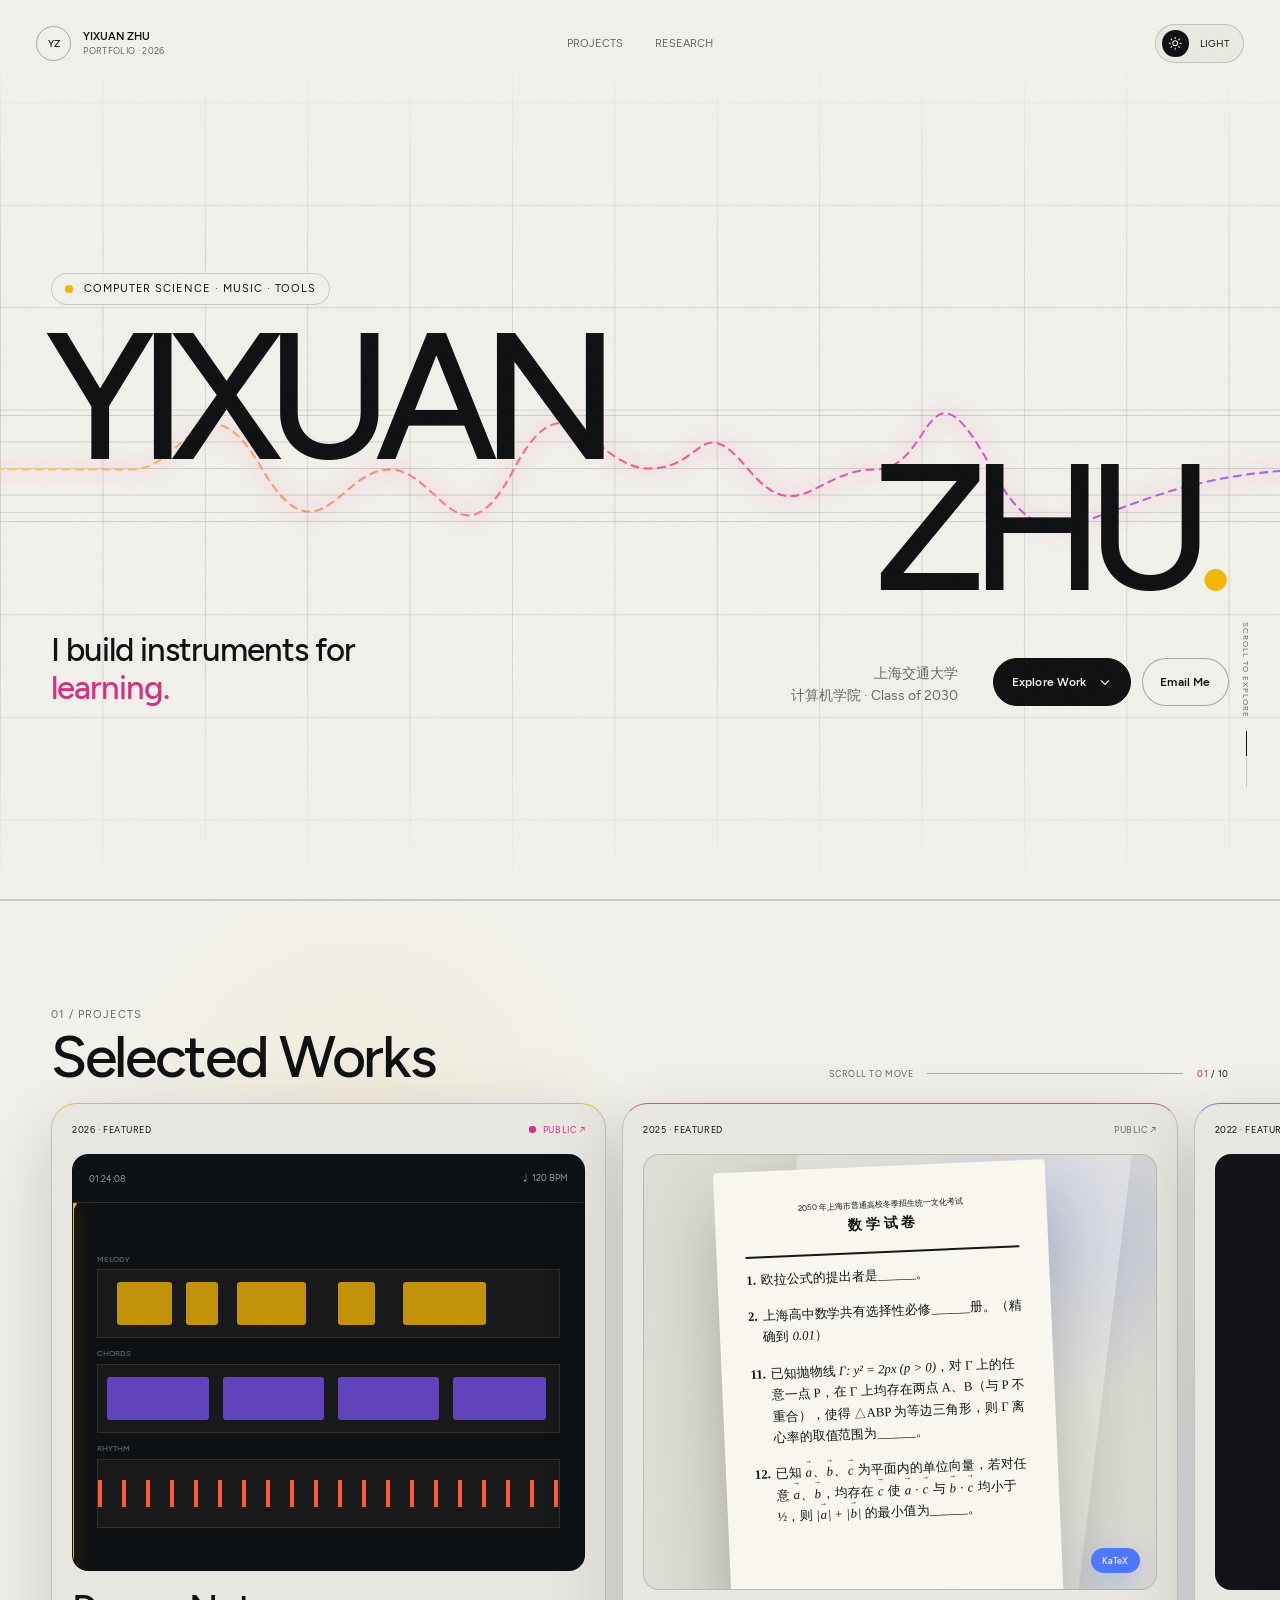
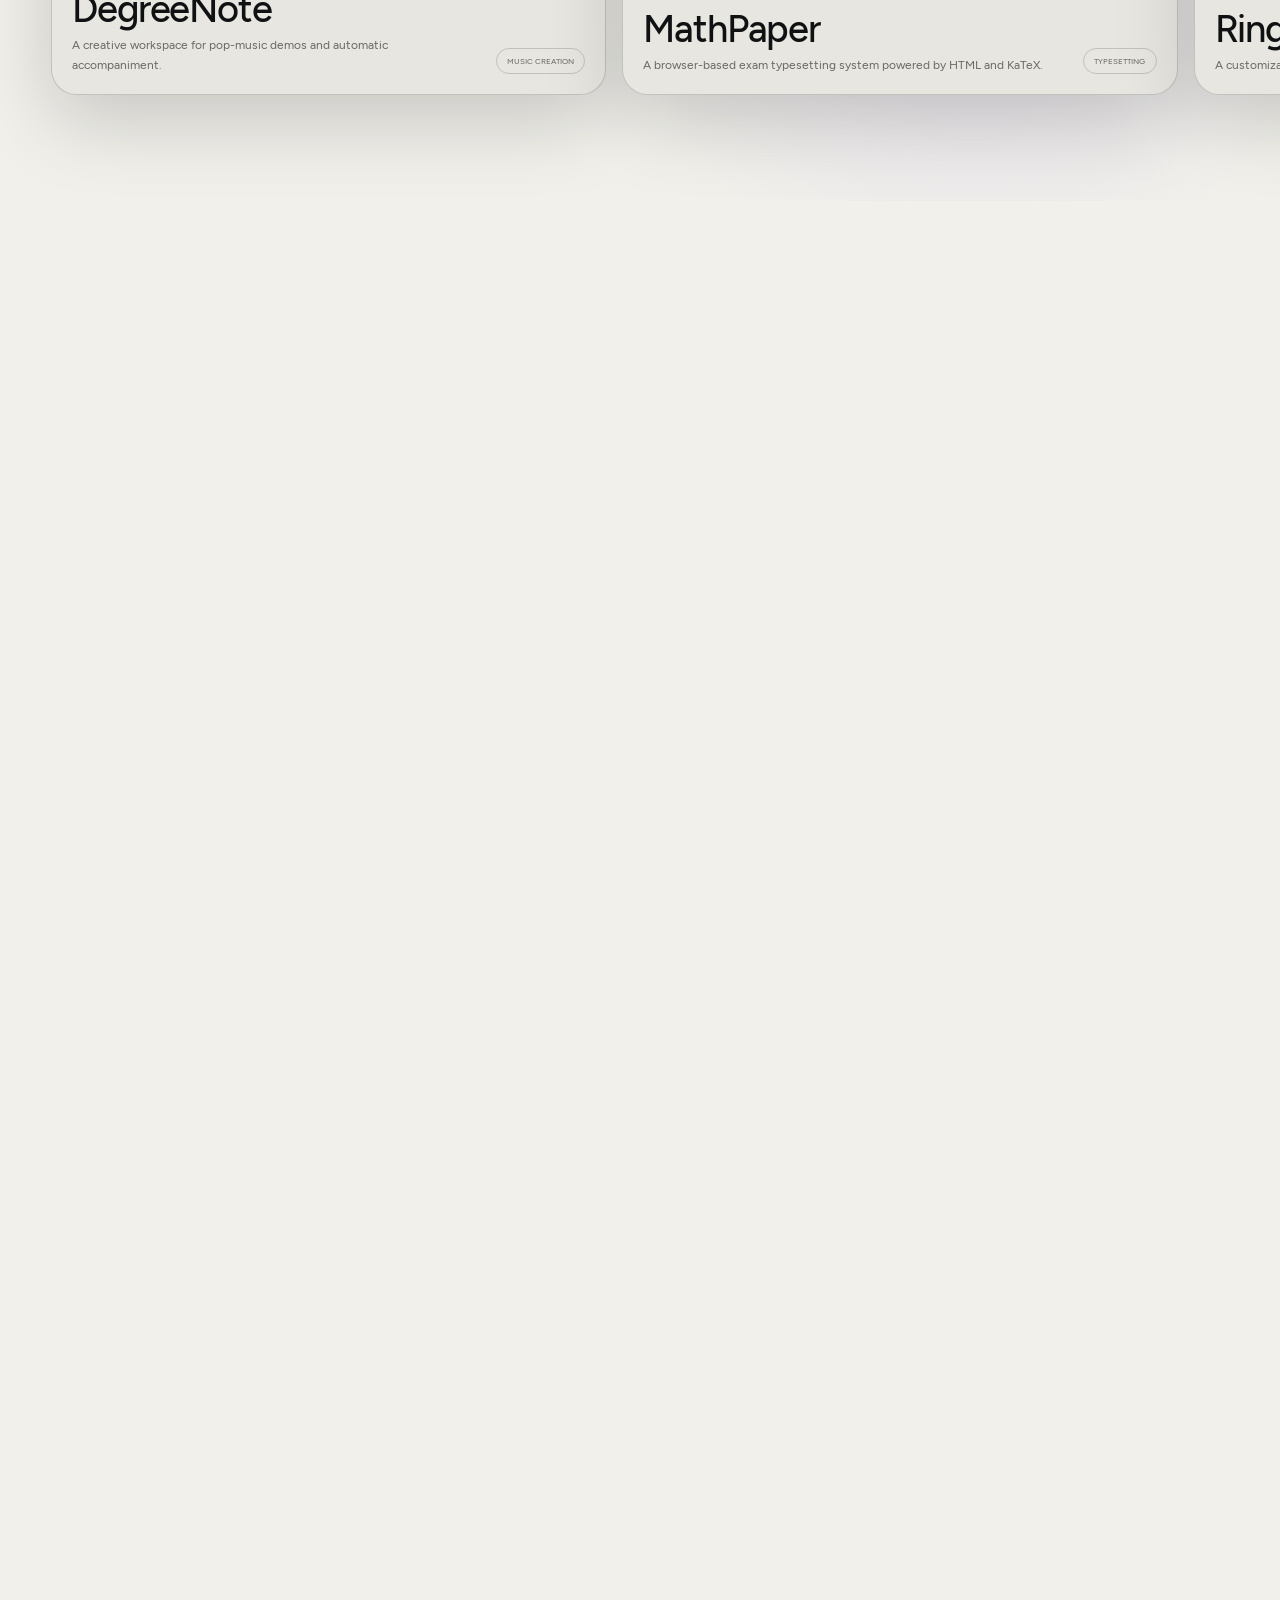
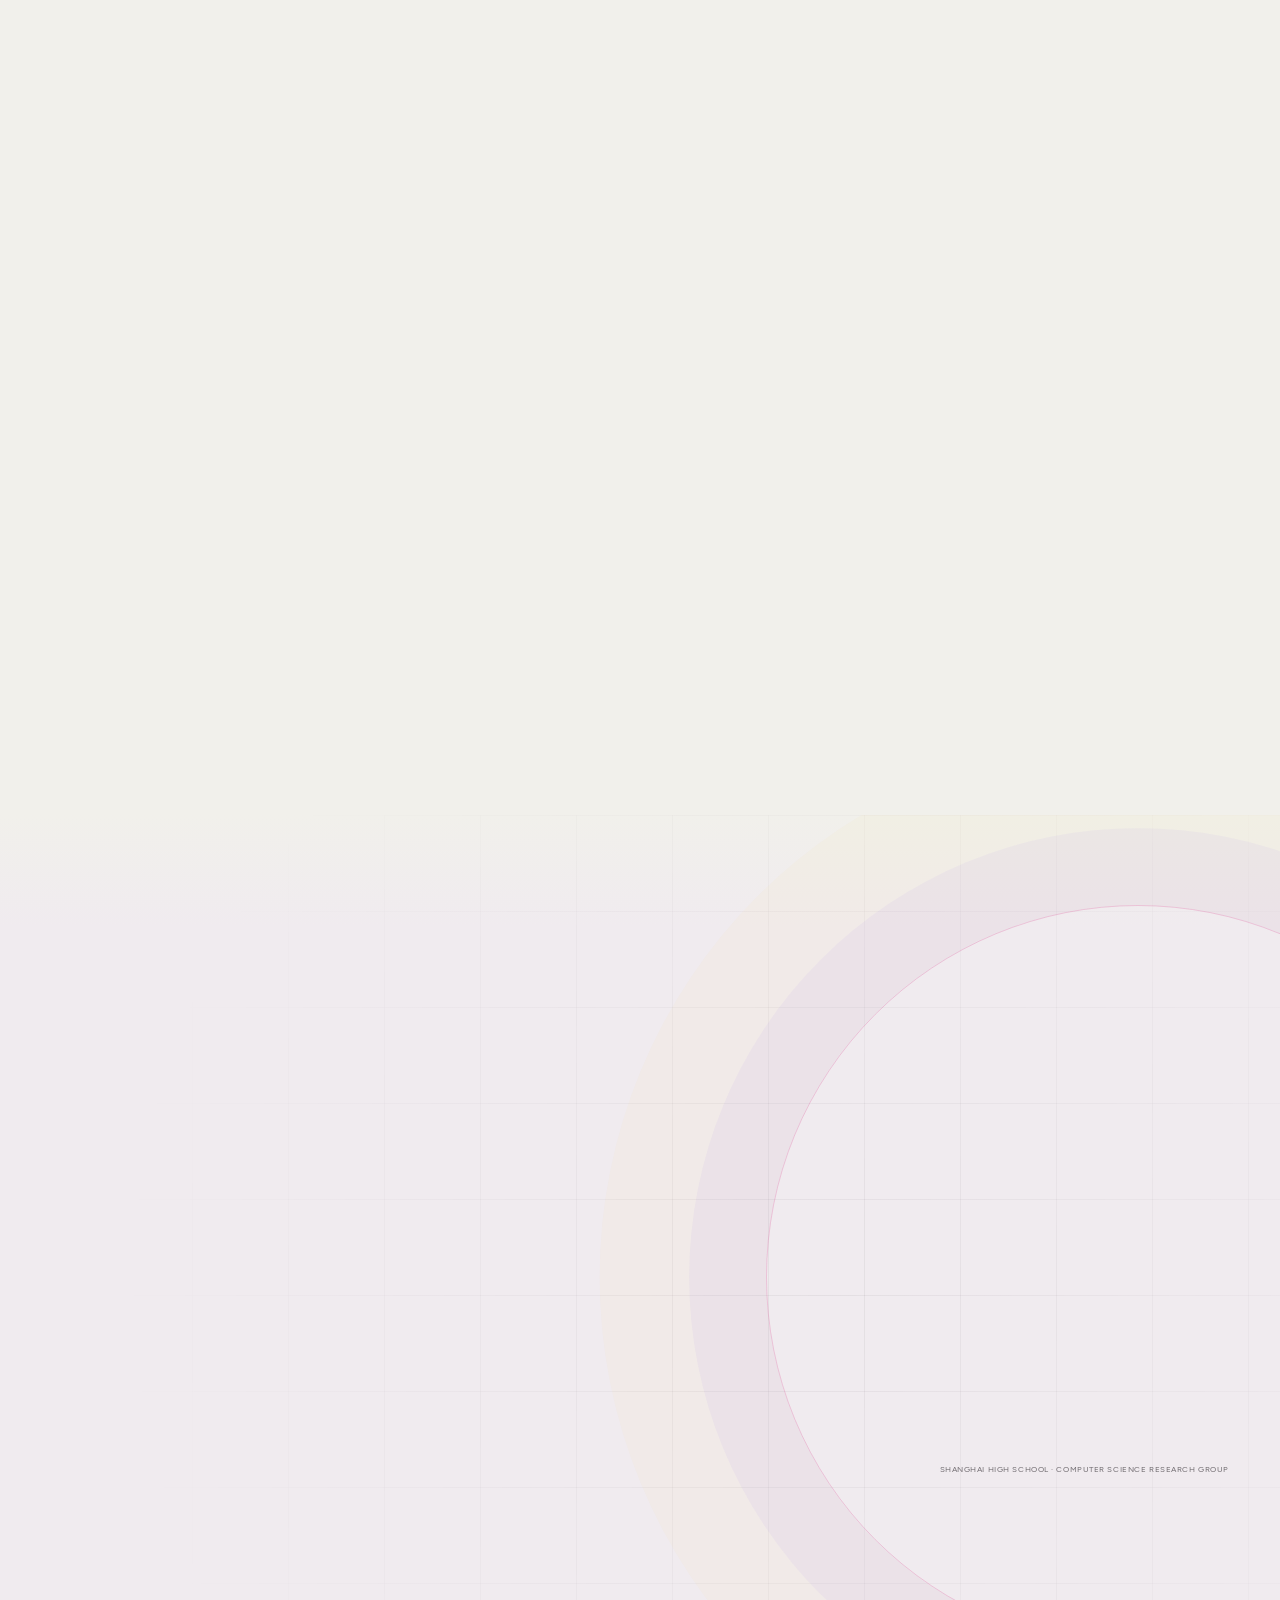
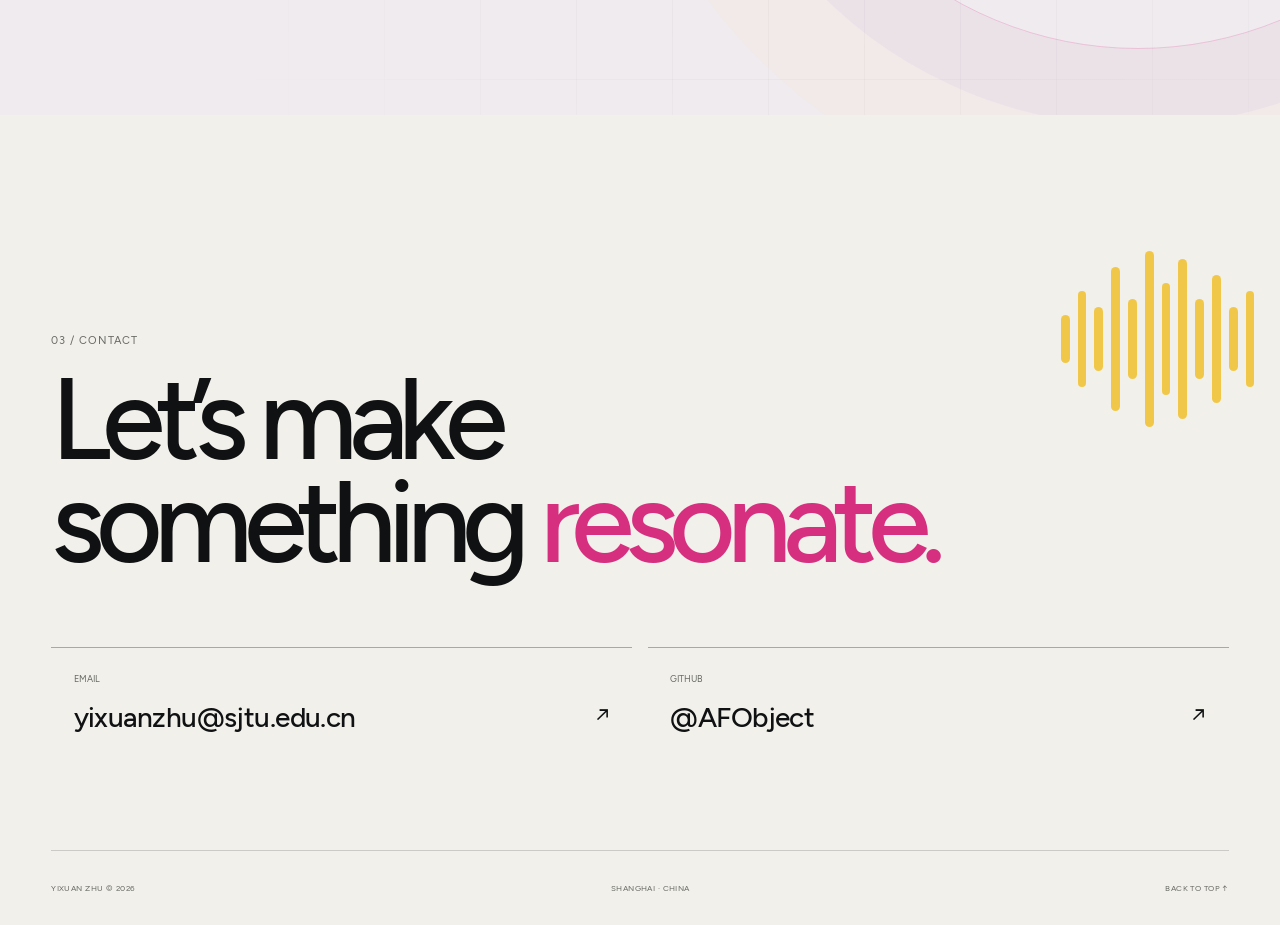
==== commit 2f69bb09: "Update index.html" ====
--- a/index.html
+++ b/index.html
@@ -16,7 +16,7 @@
         document.querySelector('meta[name="theme-color"]').content = theme === "dark" ? "#090a0c" : "#f1f0eb";
       })();
     </script>
-    <title>Yixuan Zhu — Selected Works</title>
+    <title>Yixuan Zhu — Portfolio</title>
     <link
       rel="icon"
       type="image/svg+xml"
--- a/styles.css
+++ b/styles.css
@@ -1,3 +1,35 @@
+@font-face {
+  font-family: "Figtree";
+  src: url("./fonts/Figtree-Regular.woff2") format("woff2");
+  font-weight: 400;
+  font-style: normal;
+  font-display: swap;
+}
+
+@font-face {
+  font-family: "Figtree";
+  src: url("./fonts/Figtree-Medium.woff2") format("woff2");
+  font-weight: 500;
+  font-style: normal;
+  font-display: swap;
+}
+
+@font-face {
+  font-family: "Figtree";
+  src: url("./fonts/Figtree-SemiBold.woff2") format("woff2");
+  font-weight: 600;
+  font-style: normal;
+  font-display: swap;
+}
+
+@font-face {
+  font-family: "Figtree";
+  src: url("./fonts/Figtree-Bold.woff2") format("woff2");
+  font-weight: 700;
+  font-style: normal;
+  font-display: swap;
+}
+
 :root {
   color-scheme: light;
   --bg: #f1f0eb;
@@ -21,9 +53,9 @@
   --research-muted: rgba(23, 18, 23, 0.58);
   --research-line: rgba(23, 18, 23, 0.16);
   --research-grid: rgba(23, 18, 23, 0.055);
-  --display: "Avenir Next", "Helvetica Neue", "SF Pro Display", Arial, sans-serif;
-  --body: "Avenir Next", "Helvetica Neue", "SF Pro Text", "PingFang SC", sans-serif;
-  --mono: "DM Mono", "SFMono-Regular", Consolas, monospace;
+  --display: "Figtree", "Avenir Next", "Helvetica Neue", "SF Pro Display", Arial, sans-serif;
+  --body: "Figtree", "Avenir Next", "Helvetica Neue", "SF Pro Text", "PingFang SC", sans-serif;
+  --mono: "Figtree", "DM Mono", "SFMono-Regular", Consolas, monospace;
 }
 
 html[data-theme="dark"] {
@@ -162,12 +194,12 @@
   border: 1px solid var(--line-strong);
   border-radius: 50%;
   font: 500 0.63rem var(--mono);
-  letter-spacing: -0.04em;
+  letter-spacing: -0.02em;
 }
 
 .brand-copy {
   font: 600 0.71rem/1.18 var(--display);
-  letter-spacing: -0.02em;
+  letter-spacing: -0.01em;
   text-transform: uppercase;
 }
 
@@ -444,7 +476,7 @@
 .hero-statement {
   margin: 0;
   font: 500 clamp(1.35rem, 2.6vw, 2.9rem)/1.15 var(--display);
-  letter-spacing: -0.045em;
+  letter-spacing: -0.03em;
 }
 
 .word-rotator {
@@ -570,7 +602,7 @@
 .section-heading h2 {
   margin: 0;
   font: 500 clamp(3.3rem, 7vw, 7.4rem)/0.92 var(--display);
-  letter-spacing: -0.07em;
+  letter-spacing: -0.04em;
 }
 
 .section-heading > p {
@@ -667,7 +699,7 @@
 .feature-content h3 {
   margin: 0 0 0.42rem;
   font: 500 clamp(2rem, 3vw, 3.1rem)/1 var(--display);
-  letter-spacing: -0.06em;
+  letter-spacing: -0.03em;
 }
 
 .feature-content p {
@@ -1322,7 +1354,7 @@
 .research-title-block h3 {
   margin: 1.5rem 0;
   font: 500 clamp(1.8rem, 3.4vw, 3.7rem)/1.16 var(--display);
-  letter-spacing: -0.06em;
+  letter-spacing: -0.03em;
 }
 
 .research-title-block p {
@@ -1549,7 +1581,7 @@
 
 .contact-links strong {
   font: 500 clamp(1.15rem, 2.2vw, 2.1rem) var(--display);
-  letter-spacing: -0.04em;
+  letter-spacing: -0.02em;
 }
 
 .contact-links i {
@@ -1613,7 +1645,7 @@
 .horizontal-top h2 {
   margin: 0;
   font: 500 clamp(2.3rem, 4.6vw, 5rem)/0.92 var(--display);
-  letter-spacing: -0.07em;
+  letter-spacing: -0.04em;
 }
 
 .horizontal-guide {
@@ -1878,7 +1910,7 @@
 .mini-card-copy h3 {
   margin: 0 0 0.45rem;
   font: 500 clamp(1.65rem, 2.5vw, 2.45rem)/1 var(--display);
-  letter-spacing: -0.055em;
+  letter-spacing: -0.03em;
 }
 
 .mini-card-copy p {
@@ -2250,7 +2282,7 @@
   margin: 0;
   max-width: 17ch;
   font: 500 clamp(2.4rem, 4.2vw, 4.7rem)/0.98 var(--display);
-  letter-spacing: -0.068em;
+  letter-spacing: -0.04em;
 }
 
 .research-v2 h2 span {
@@ -2262,7 +2294,7 @@
   color: transparent;
   font-size: 0.39em;
   line-height: 1.24;
-  letter-spacing: -0.035em;
+  letter-spacing: -0.02em;
 }
 
 .research-v2-head > p {
@@ -2426,7 +2458,7 @@
 
 .dataset-stack b {
   font: 500 2.1rem/1 var(--display);
-  letter-spacing: -0.06em;
+  letter-spacing: -0.03em;
 }
 
 .dataset-stack small {
@@ -2681,7 +2713,7 @@
 .stage-title {
   margin: 0.7rem 0;
   font: 500 clamp(1.9rem, 3vw, 3.2rem)/1 var(--display);
-  letter-spacing: -0.055em;
+  letter-spacing: -0.03em;
 }
 
 .stage-description {
